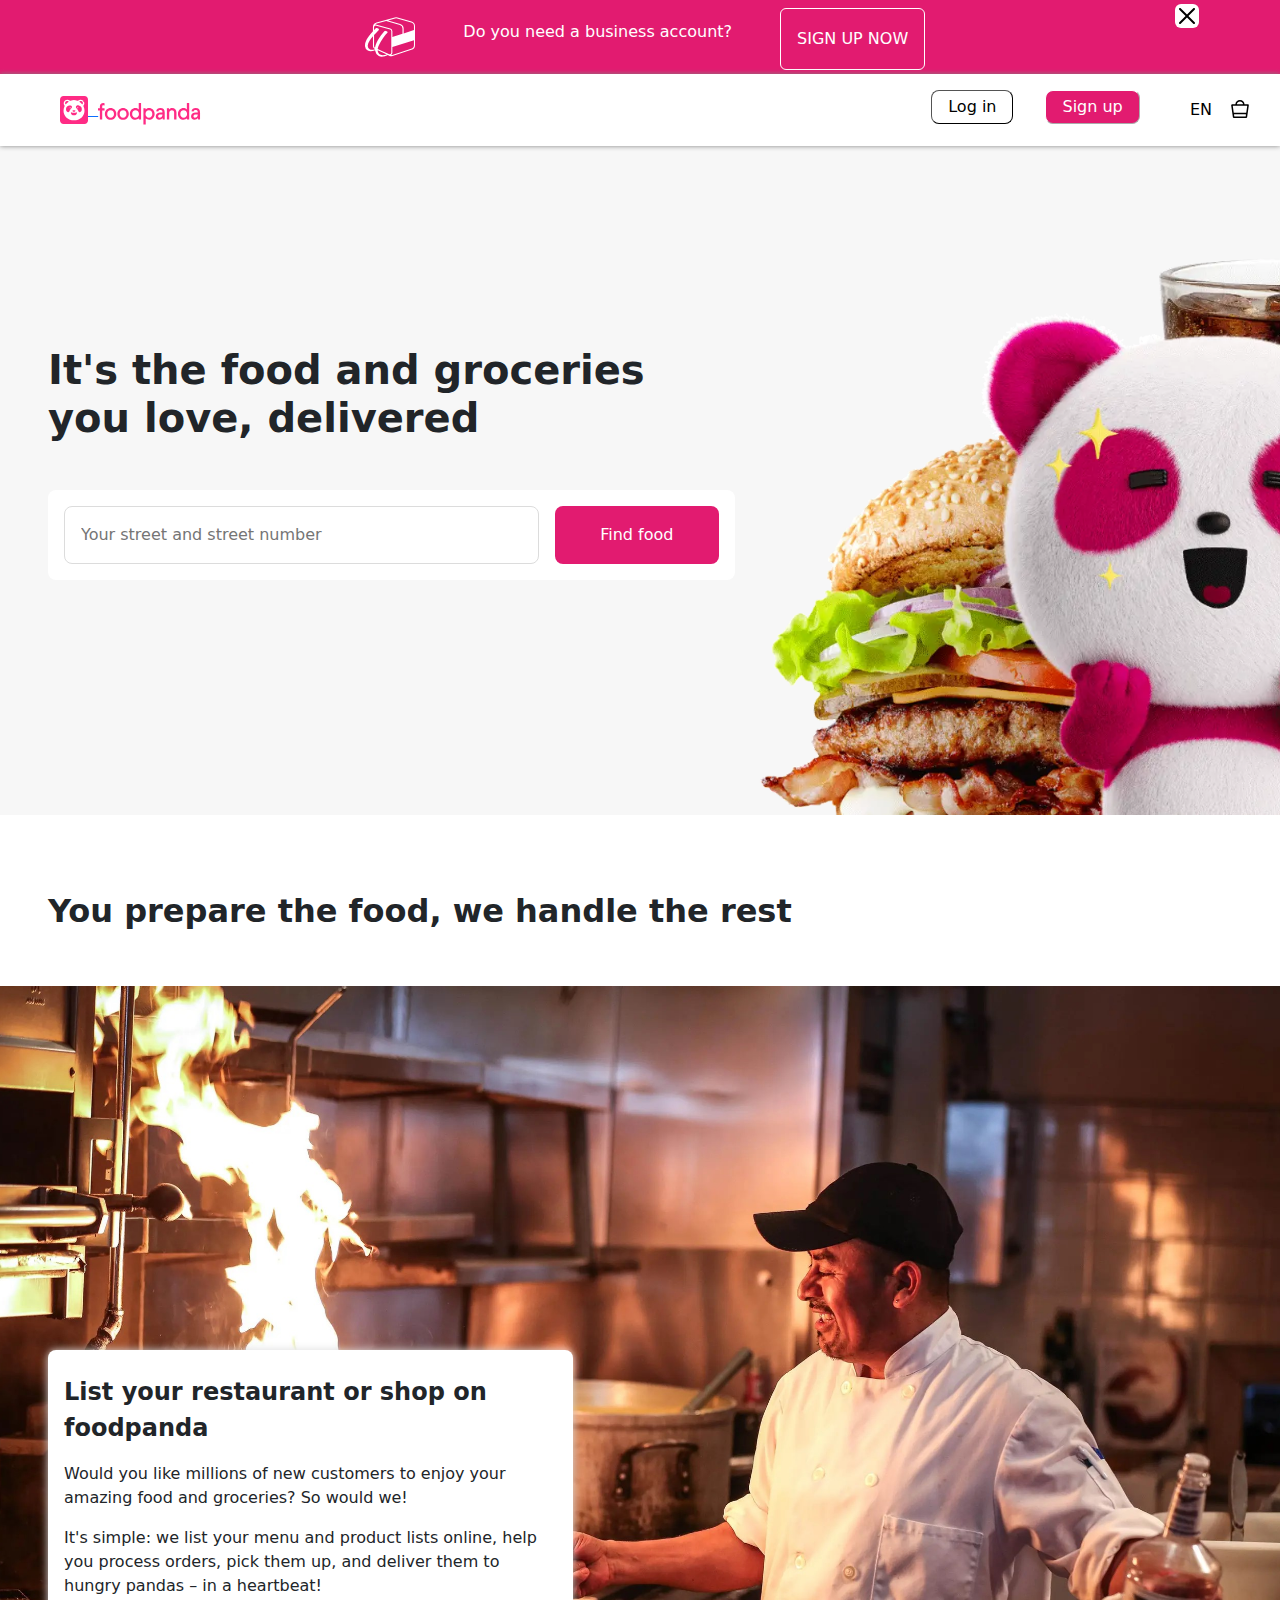
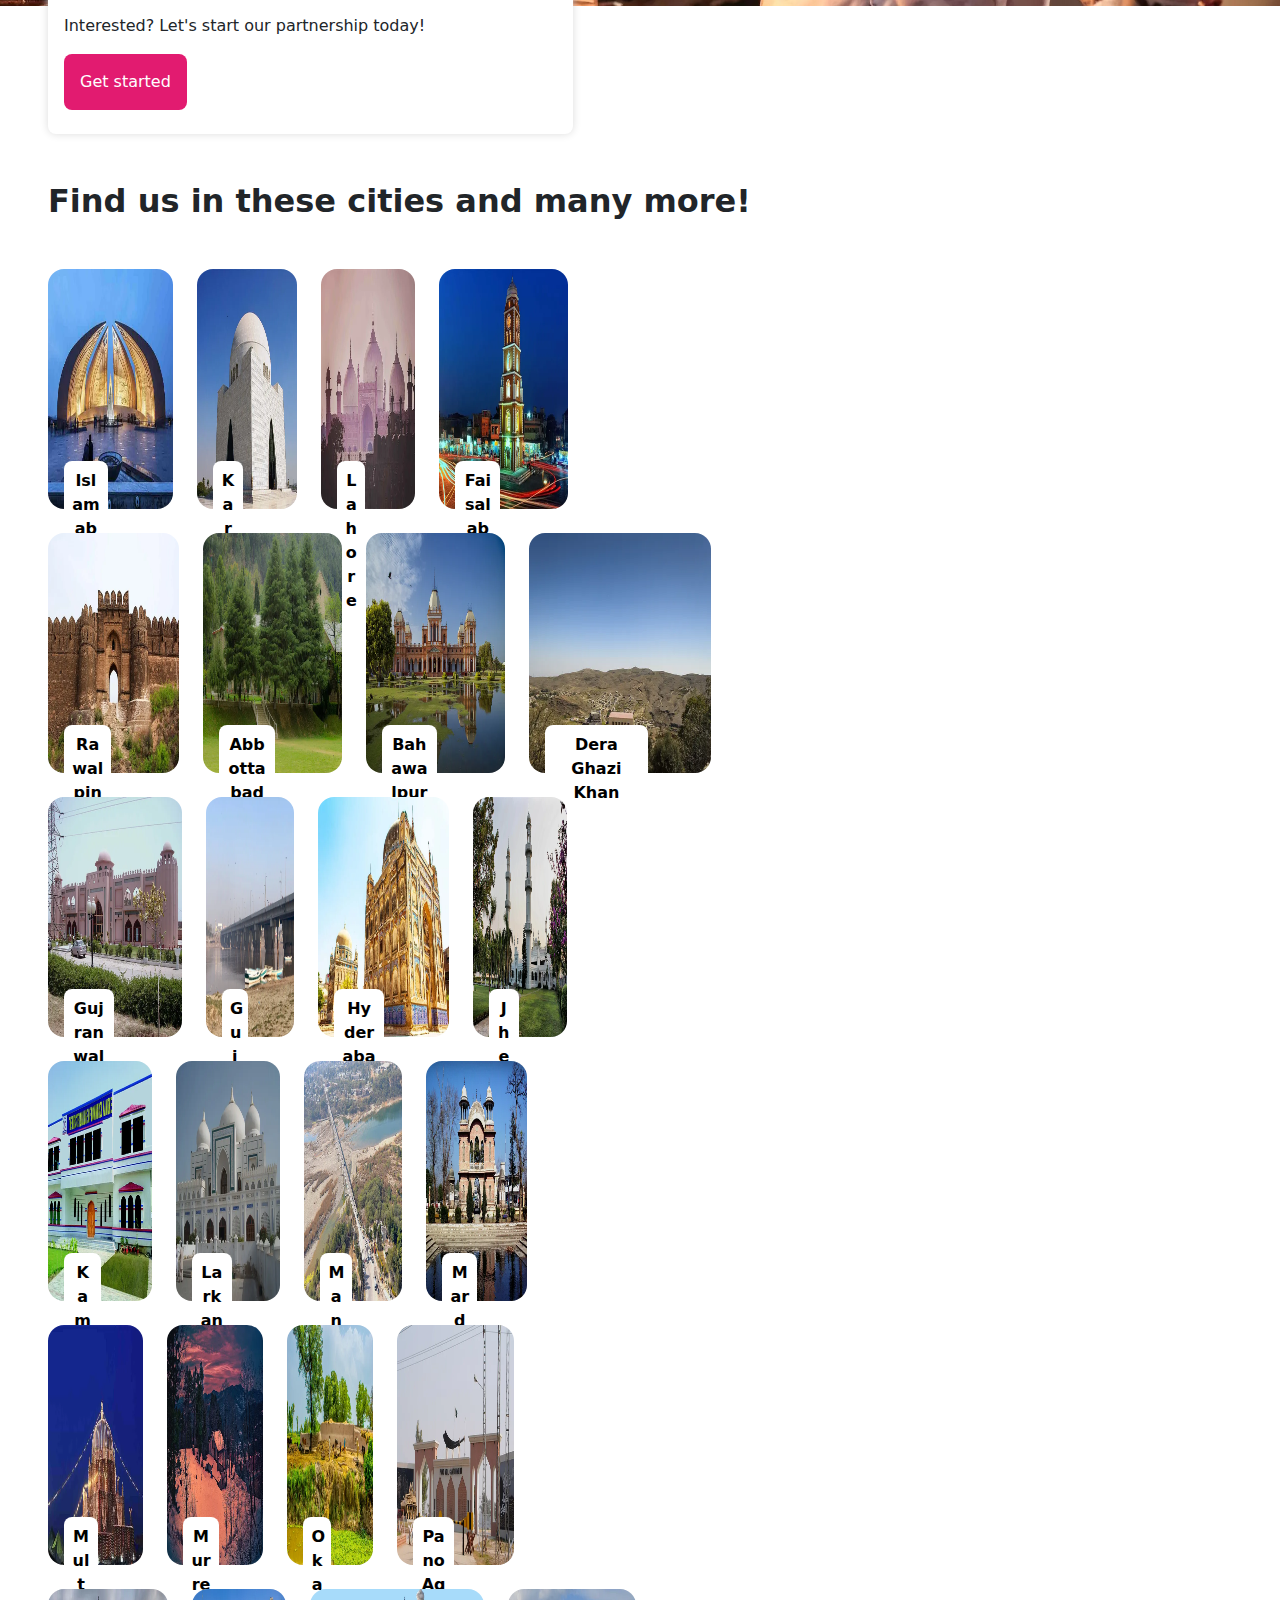
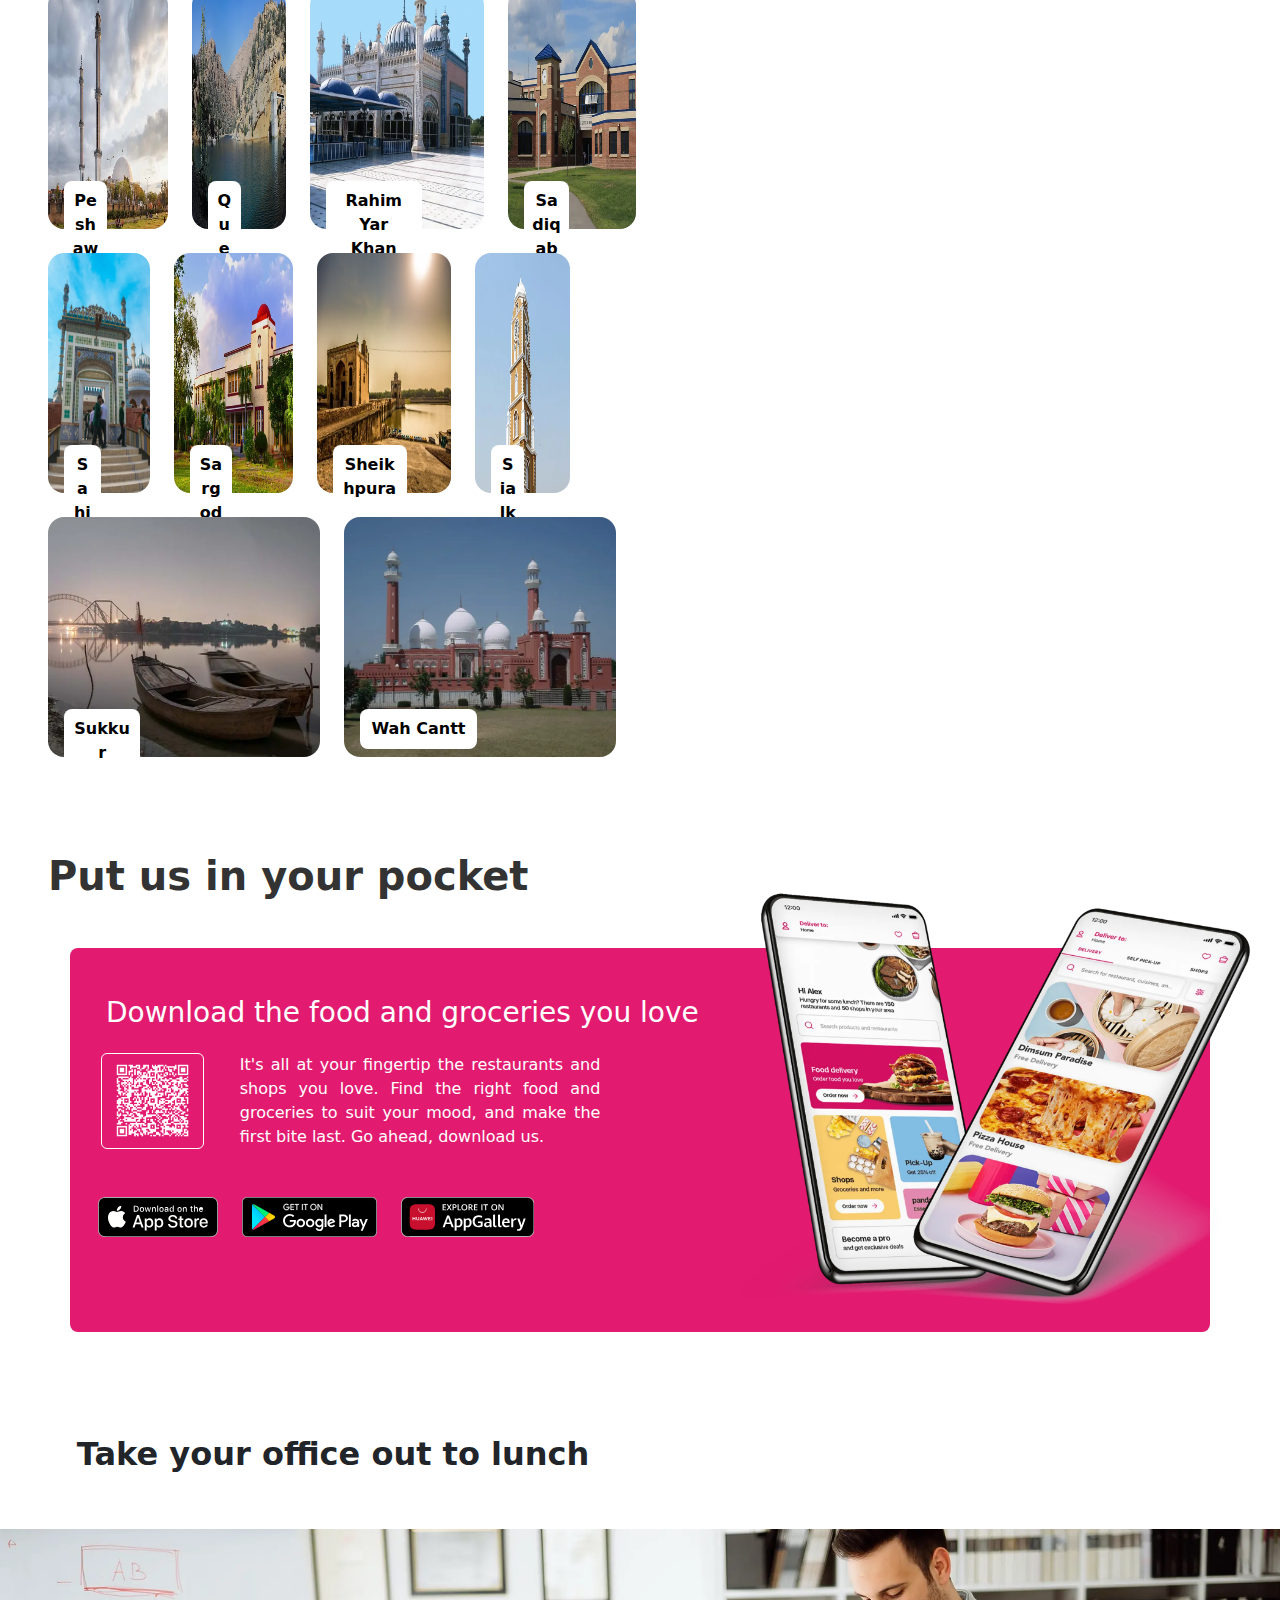
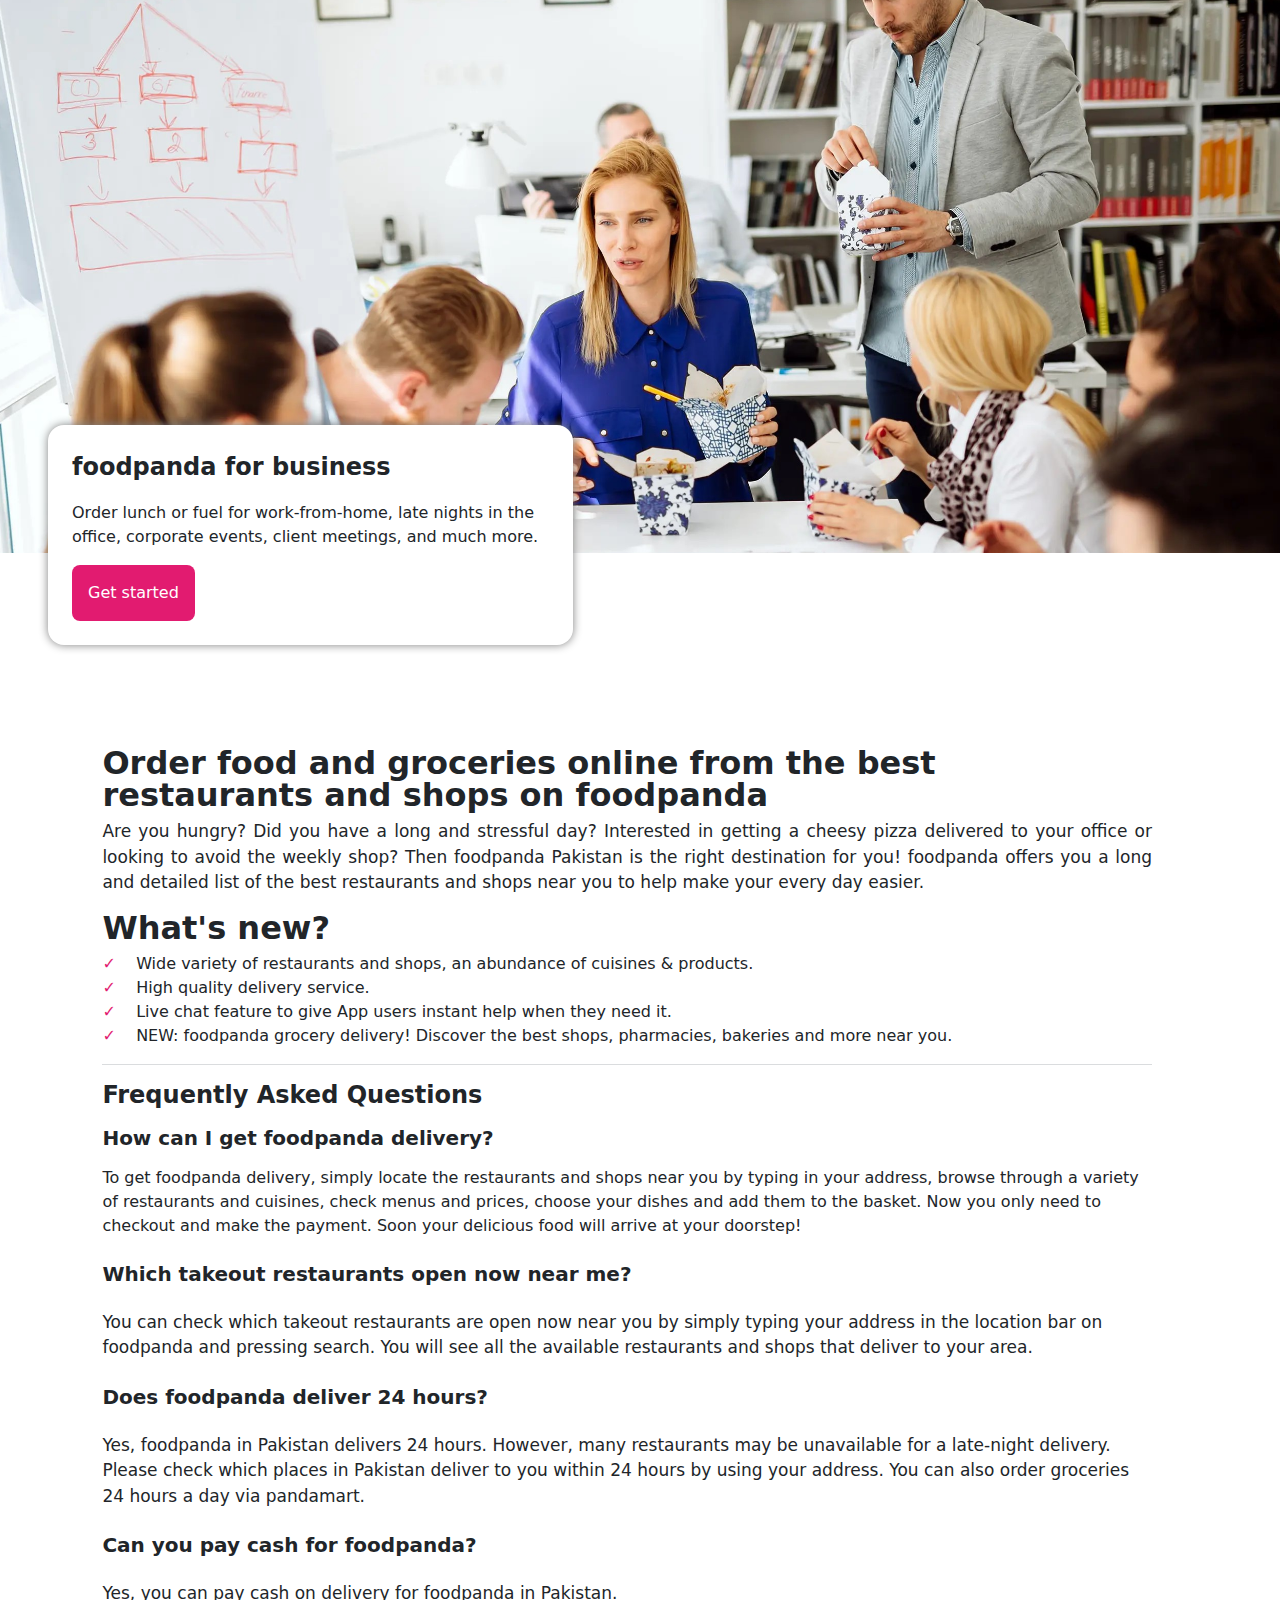
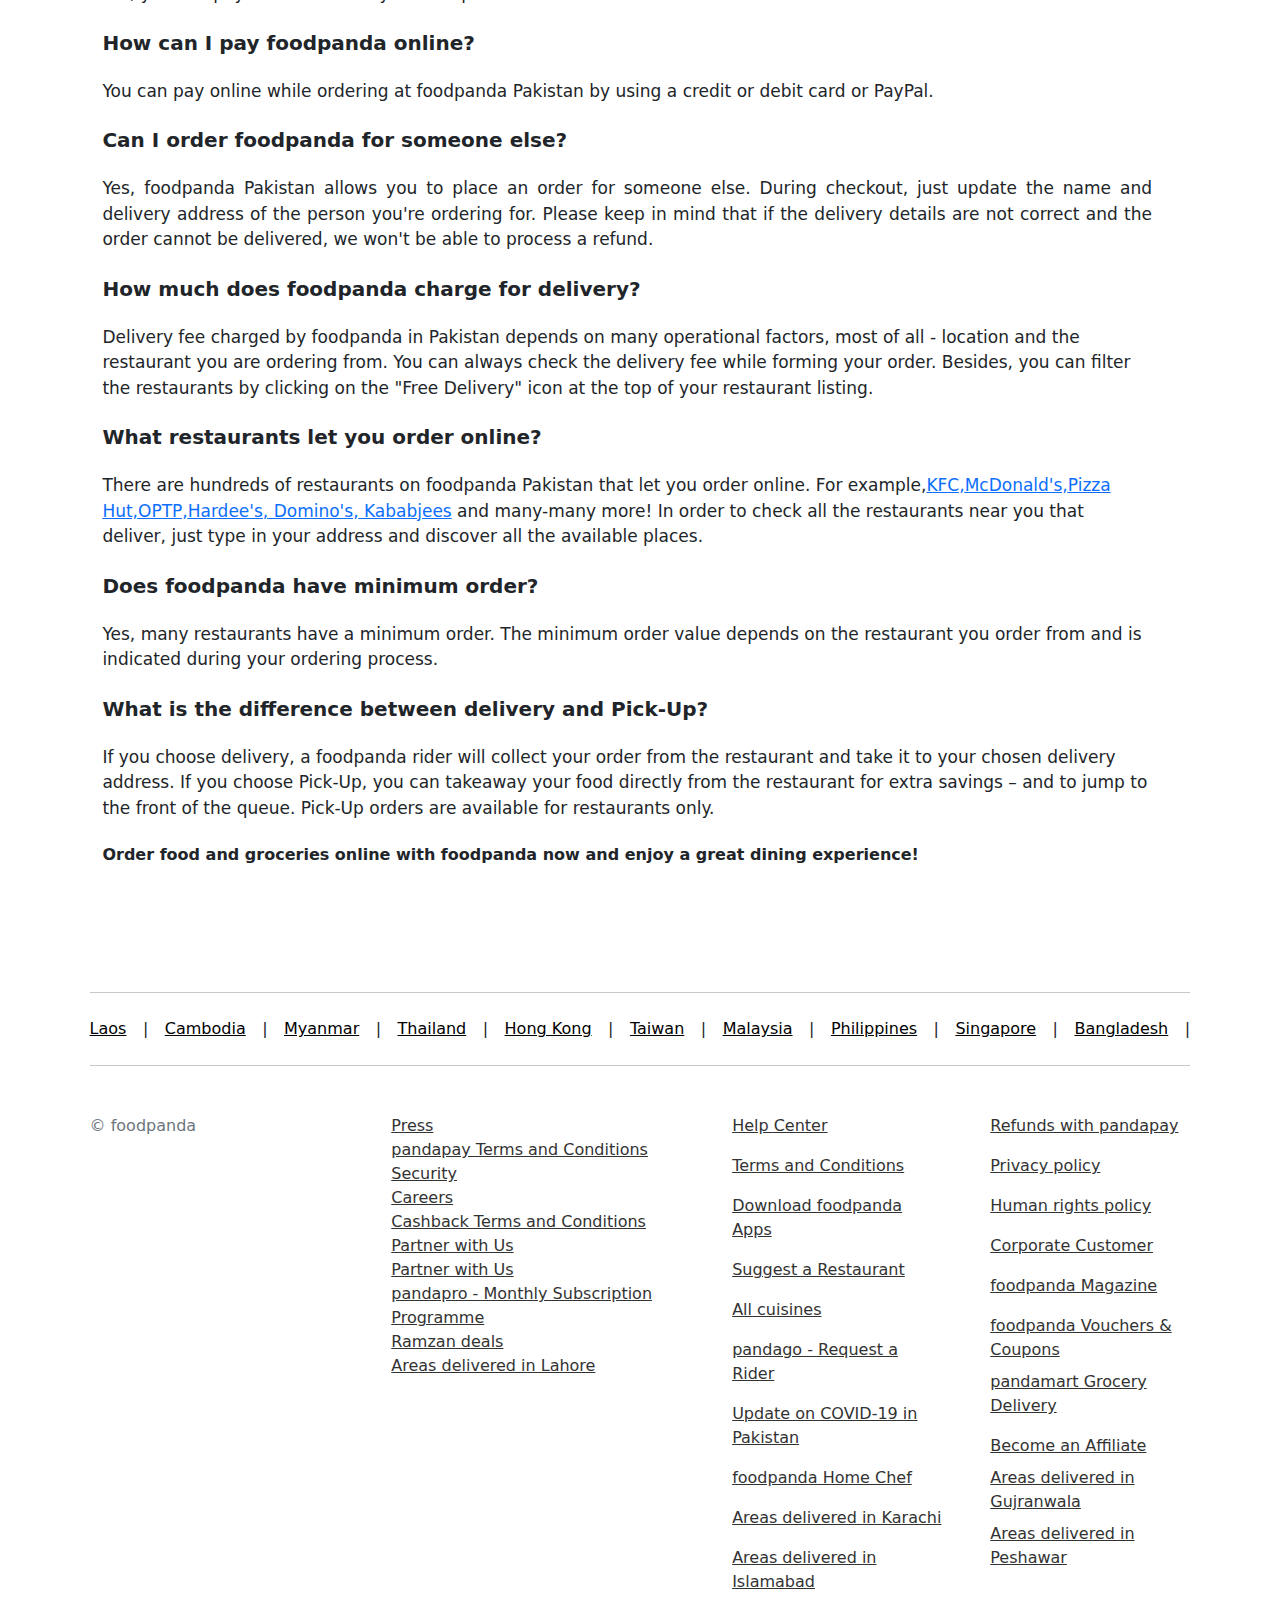
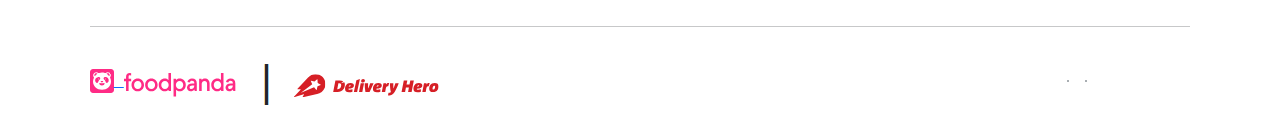
==== 4th Assignment Web & App (Bootstrap).html @ c5ea6265 "Task Done" ====
<!DOCTYPE html>
<html lang="en">
<head>
     <meta charset="utf-8">
     <link rel="stylesheet" href="https://cdnjs.cloudflare.com/ajax/libs/font-awesome/6.6.0/css/all.min.css" integrity="sha512-Kc323vGBEqzTmouAECnVceyQqyqdsSiqLQISBL29aUW4U/M7pSPA/gEUZQqv1cwx4OnYxTxve5UMg5GT6L4JJg==" crossorigin="anonymous" referrerpolicy="no-referrer" />
     <meta name="viewport" content="width=device-width, initial-scale=1">
     <title>Foodpanda[5th Assignment (Bootstrap)]</title>
     <link rel="shortcut icon" href="Images/5th Assignment Web & App (Bootstrap) Image 1.webp" type="image/x-icon">
     <link href="https://cdn.jsdelivr.net/npm/bootstrap@5.3.3/dist/css/bootstrap.min.css" rel="stylesheet" integrity="sha384-QWTKZyjpPEjISv5WaRU9OFeRpok6YctnYmDr5pNlyT2bRjXh0JMhjY6hW+ALEwIH" crossorigin="anonymous">
     <script src="https://cdn.jsdelivr.net/npm/bootstrap@5.3.3/dist/js/bootstrap.bundle.min.js" integrity="sha384-YvpcrYf0tY3lHB60NNkmXc5s9fDVZLESaAA55NDzOxhy9GkcIdslK1eN7N6jIeHz" crossorigin="anonymous"></script>
     <link rel="stylesheet" href="5th Assignment Web & App (Bootstrap).css">
</head>
<body>
     <nav class="navbar fixed-top bg-body-tertiary text-white p-0 text-white">
          <div class="container-fluid p-1 m-sm-auto NV" style="background-color: #E21B70;">
               <div class="m-auto d-flex container-fluid m-sm-auto">
                    <img src="Images/5th Assignment Web & App (Bootstrap) Image 2.svg" alt="" width="4%" style="filter: invert(100%);margin-left: 28%;" class="Bag">
                    <p class="mt-3 Acc ms-5 Account">Do you need a business account?</p>
                    <button class="SUN font h-75 ms-5 text-white text-uppercase bg-transparent border-1 border-top border-bottom border-start border-end border-white ps-3 pe-3 rounded fw-medium mt-1" style="padding-top: 2vh; padding-bottom: 2vh;">sign up now</button>
                    <button type="button" class="btn-close bg-white opacity-100 close" style="margin-left: 20%;" aria-label="Close"></button>
               </div>
               
          </div>
          <nav class="navbar navbar-expand-lg bg-white container-fluid" style="box-shadow: 0 0 5px gray;">
               <div class="container-fluid">
                    <li class="float-start ms-lg-5 ms-md-0"><a href="#" class="float-start"><svg fill="none" xmlns="http://www.w3.org/2000/svg" viewBox="0 0 40 40" width="28" height="28" data-testid="brand-icon-icon" aria-hidden="true" focusable="false" class="logo-icon"><path d="M35 0H5C2.24 0 0 2.24 0 5v30c0 2.76 2.24 5 5 5h30c2.76 0 5-2.24 5-5V5c0-2.76-2.24-5-5-5Z" fill="#ff2b85"></path><path d="M14.58 17.53c.41-.04.71-.4.68-.81a.756.756 0 0 0-.81-.68c-.39.03-.68.35-.68.74.02.43.38.76.81.75Zm10.44-1.33c.12-.09.25-.14.4-.16.43-.02.79.32.81.75 0 .41-.33.75-.75.75s-.75-.33-.75-.75c0-.23.11-.45.29-.59Z" fill="#fff"></path><path fill-rule="evenodd" clip-rule="evenodd" d="M33.51 14.52v-.03c-.15-.3-.1-.65.12-.9a4.983 4.983 0 0 0 .89-4.78c-.06-.19-.34-.24-.61-.29-.26-.05-.52-.09-.62-.26-.09-.15-.06-.38 0-.63.02-.07.03-.13.04-.2.05-.26.07-.51-.06-.64s-.28-.26-.42-.37l-.09-.07c-1-.74-2.23-1.1-3.47-1.03-1.08.05-2.23.41-3.06 1.14-.4.29-.92.37-1.39.22l-.07-.02c-.84-.3-1.7-.52-2.58-.66a14.28 14.28 0 0 0-6.95.66h-.05c-.45.18-.96.1-1.35-.19-1.55-1.37-4.68-1.71-6.72.01-2.23 1.88-2.36 5.17-.71 7.1.22.25.26.6.12.9-.98 2-1.5 4.2-1.51 6.43 0 7.97 6.72 13.77 15 13.77 8.28 0 15-5.8 15-13.77 0-2.22-.52-4.41-1.49-6.41 0 0 0 .02-.01.02h-.01ZM19.9 20.19c1.19 0 2.15.26 2.15.72 0 .46-.96 1.5-2.15 1.5s-2.15-1.04-2.15-1.5c0-.46.96-.72 2.15-.72ZM7.86 11.8a.578.578 0 0 1-.18-.2c-.02-.03-.04-.07-.06-.1-.36-.66-.45-1.44-.23-2.16.42-1.41 1.92-2.24 3.35-2.05.37.05.74.17 1.07.35.14.08.26.17.37.28.04.04.08.09.1.15.02.09 0 .18-.07.25-.06.06-.14.11-.22.15-1.37.8-2.49 1.95-3.52 3.14-.17.19-.35.37-.61.19Zm3.66 11.33c-1.24-.14-2.32-1.45-2.73-2.77-.18-.58-.61-3.26 1.31-5.2.64-.64 1.54-1.21 2.79-1.59.41-.1.82-.15 1.24-.15.62 0 1.36.1 1.95.53 1.24.91 1.26 2.44.52 3.23s-2.4 2.59-2.83 4.06c-.42 1.47-1.01 2.04-2.26 1.9 0 0 .01-.01.01 0v-.01Zm8.4 4.43h-.04c-2.39-.01-4.32-1.7-4.32-3.4 0-.59.26-.89.89-.73.37.09 1.89.48 3.27.48h.35c1.35 0 2.82-.37 3.24-.48h.03c.64-.16.89.14.89.72 0 1.7-1.93 3.39-4.32 3.4h.01v.01Zm11.09-7.22c-.41 1.32-1.49 2.63-2.73 2.77-1.24.14-1.83-.42-2.26-1.9-.43-1.47-2.09-3.28-2.83-4.07-.74-.78-.72-2.32.52-3.23.58-.43 1.33-.53 1.95-.53.42 0 .83.05 1.24.15 1.25.38 2.15.94 2.79 1.58 1.92 1.94 1.49 4.62 1.31 5.2 0 0 .01.03 0 .03h.01Zm1.37-8.84-.06.1a.86.86 0 0 1-.18.2c-.26.18-.44 0-.61-.19-1.03-1.19-2.15-2.34-3.52-3.14a1.07 1.07 0 0 1-.22-.15.33.33 0 0 1-.08-.25c.02-.06.05-.11.1-.15.11-.11.23-.21.37-.28.33-.18.7-.3 1.07-.35 1.43-.19 2.93.64 3.35 2.05.21.72.13 1.5-.23 2.16h.01Z" fill="#fff"></path></svg>
                              &nbsp;<svg class="mt-2" fill="none" xmlns="http://www.w3.org/2000/svg" viewBox="0 0 126 27" height="22" data-testid="brand-icon-text" aria-hidden="true" focusable="false"><path d="M0 6.56h2.3V4.39C2.3 1.76 3.74 0 6.6 0l1.44.29v2.63l-1.57-.29c-.86 0-1.29.59-1.29 1.47v2.46h2.86v2.63H5.17v11.13H2.3V9.19H0V6.56Zm15.48-.29c3.73 0 7.03 2.92 7.03 7.17s-3.3 7.17-7.03 7.17c-3.73 0-7.03-2.92-7.03-7.17s3.3-7.17 7.03-7.17Zm0 11.7c2.73 0 4.16-2.04 4.16-4.54s-1.44-4.54-4.16-4.54-4.16 2.04-4.16 4.54c-.01 2.5 1.43 4.54 4.16 4.54ZM30.8 6.27c3.73 0 7.03 2.92 7.03 7.17s-3.3 7.17-7.03 7.17c-3.73 0-7.03-2.92-7.03-7.17s3.3-7.17 7.03-7.17Zm0 11.7c2.73 0 4.16-2.04 4.16-4.54s-1.44-4.54-4.16-4.54-4.16 2.04-4.16 4.54c-.01 2.5 1.43 4.54 4.16 4.54Zm22.06 2.34h-2.58L50 19.14l-.15-.15-.15.15c-.86.88-2.3 1.47-3.73 1.47-3.73 0-6.89-2.92-6.89-7.17s3.16-7.17 6.89-7.17c1.4 0 2.87.59 3.73 1.47l.15.15.15-.15V0h2.87v20.3l-.01.01ZM46.12 8.9c-2.73 0-4.19 2.04-4.19 4.54s1.46 4.54 4.19 4.54c2.44 0 4.16-2.04 4.16-4.54S48.56 8.9 46.12 8.9Zm9.62-2.35h2.58l.26 1.17.17.15.15-.15c.86-.88 2.3-1.47 3.73-1.47 3.73 0 6.89 2.92 6.89 7.17s-3.16 7.17-6.89 7.17c-1.4 0-2.87-.59-3.73-1.47l-.15-.15-.17.15v7.38h-2.84V6.55Zm6.74 11.41c2.73 0 4.16-2.04 4.16-4.54s-1.44-4.54-4.16-4.54c-2.44 0-4.16 2.04-4.16 4.54s1.72 4.54 4.16 4.54Zm14.26-6.2h2.35v-.6c0-1.65-1.11-2.42-2.64-2.42-1.24 0-2.08.6-2.53 1.84l-2.57-.55c.57-2.35 2.53-3.82 5.13-3.82 3.61 0 5.42 1.82 5.42 5.48v8.62h-2.37l-.27-1.82c-.95 1.35-2.35 2.04-4.22 2.04-2.4 0-4.18-1.45-4.18-4.21s2.35-4.55 5.89-4.55c0 0-.01-.01 0-.01h-.01Zm-1.22 6.22c.95 0 1.78-.3 2.49-.9.72-.64 1.08-1.49 1.08-2.62v-.3h-2.46c-1.73 0-2.8.83-2.8 2.14-.01.99.59 1.68 1.7 1.68h-.01Zm9.02-11.44h2.58l.28 1.17.15.15.15-.15c.58-.88 2-1.47 3.16-1.47 3.44 0 5.45 2.35 5.45 5.56v8.49h-2.87V11.8c-.09-1.87-.97-2.92-2.86-2.92-1.7 0-3.1 1.4-3.16 3.1v8.32h-2.87V6.56h-.01v-.02Zm27.39 13.76h-2.58l-.28-1.17-.15-.15-.15.15c-.86.88-2.3 1.47-3.73 1.47-3.73 0-6.89-2.92-6.89-7.17s3.16-7.17 6.89-7.17c1.4 0 2.87.59 3.73 1.47l.15.15.15-.15V0h2.86v20.31-.02.01Zm-6.74-11.41c-2.73 0-4.19 2.04-4.19 4.54s1.46 4.54 4.19 4.54c2.43 0 4.16-2.04 4.16-4.54s-1.72-4.54-4.16-4.54Zm14.9 2.87h2.35v-.6c0-1.65-1.11-2.42-2.64-2.42-1.24 0-2.08.6-2.53 1.84l-2.57-.55c.57-2.35 2.53-3.82 5.13-3.82 3.61 0 5.42 1.82 5.42 5.48v8.62h-2.37l-.27-1.82c-.95 1.35-2.35 2.04-4.22 2.04-2.4 0-4.18-1.45-4.18-4.21s2.35-4.55 5.89-4.55c0 0-.01-.01 0-.01h-.01Zm-1.22 6.22c.95 0 1.78-.3 2.48-.9.72-.64 1.08-1.49 1.08-2.62v-.3h-2.46c-1.74 0-2.8.83-2.8 2.14 0 .99.59 1.68 1.7 1.68Z" fill="#ff2b85"></path></svg></a></li> 
                    <button class="navbar-toggler" type="button" data-bs-toggle="collapse" data-bs-target="#navbarSupportedContent" aria-controls="navbarSupportedContent" aria-expanded="false" aria-label="Toggle navigation">
                         <span class="navbar-toggler-icon"></span>
                    </button>
                    <div class="collapse navbar-collapse p-2" id="navbarSupportedContent">                             
                         <ul class="navbar-nav mb-2 mb-lg-0 ms-auto">
                              <span class="d-flex">
                                   <li class="nav-item"><button type="button" class="border-1 border-black rounded-3 bg-transparent font px-3 ms-lg-5 ms-md-0 me-lg-4 me-md-0 f-b-1 p-1">Log in</button></li>
                              <li class="nav-item"><button type="button" class="border-1 border-white rounded-3 font px-3 ms-2 me-3 f-b-2 p-1 text-white" style="background-color: #E21B70;">Sign up</button></li>
                              <li class="nav-item dropdown lang ms-lg-3 ms-md-0">
                                   <a class="nav-link text-black lang text-uppercase " href="#" role="button" data-bs-toggle="dropdown" aria-expanded="false">
                                        <i class="fa-solid fa-globe fs-lg-5 fs-md-6"></i>
                                        &nbsp;&nbsp;en
                                        <i class="fa-solid fa-angle-down" style="color: #E21B70;"></i>
                                   </a>
                                   <ul class="dropdown-menu p-1 rounded-4">
                                        <li><a class="dropdown-item bg-body-secondary pt-3 pb-3 rounded-4" href="#">English <i class="fa-regular fa-circle-check float-end mt-1" style="color: #E21B70;"></i></a></li>
                                   </ul>
                                   </li>
                                   <li><a href="#"><svg aria-hidden="true" focusable="false" class="fl-none bag p-2" width="40" height="40" viewBox="0 0 24 24" xmlns="http://www.w3.org/2000/svg"><path fill-rule="evenodd" clip-rule="evenodd" d="M12.0021 2C14.5418 2 16.4241 3.6512 16.5538 6.15854H19.8491C20.4014 6.15854 20.8491 6.60625 20.8491 7.15854C20.8491 7.20585 20.8457 7.25311 20.8391 7.29996L19.1248 19.1414C19.0544 19.6341 18.6325 20 18.1348 20H5.86942C5.37176 20 4.94984 19.6341 4.87947 19.1414L3.16518 7.29996C3.08707 6.75322 3.46697 6.24669 4.0137 6.16859C4.06055 6.16189 4.10781 6.15854 4.15513 6.15854L7.36129 6.16397C7.49108 3.65663 9.46248 2 12.0021 2ZM17.5607 16.25H6.44235C6.22143 16.25 6.04235 16.4291 6.04235 16.65C6.04235 16.669 6.04369 16.6879 6.04638 16.7067L6.25397 18.1567C6.28217 18.3537 6.45092 18.5 6.64993 18.5H17.3533C17.5523 18.5 17.7211 18.3537 17.7492 18.1566L17.9567 16.7066C17.988 16.488 17.836 16.2853 17.6174 16.254C17.5986 16.2513 17.5797 16.25 17.5607 16.25ZM18.8109 7.65854H5.19233C4.97142 7.65854 4.79233 7.83762 4.79233 8.05854C4.79233 8.32251 4.79367 8.09637 4.79635 8.11511L5.71793 14.4066C5.74609 14.6036 5.91486 14.75 6.11391 14.75H17.8891C18.0882 14.75 18.2569 14.6036 18.2851 14.4066L19.2069 8.11513C19.2381 7.89643 19.0862 7.69381 18.8675 7.66256C18.8487 7.65988 18.8298 7.65854 18.8109 7.65854ZM12.0021 3.40323C10.4163 3.40323 9.15495 4.32251 8.91234 5.80175C8.88507 5.96802 8.98943 6.12701 9.15495 6.15854C9.17377 6.16212 9.19289 6.16392 9.21204 6.1639L14.7134 6.15847C14.8772 6.15843 15.0099 6.02566 15.0099 5.86189C15.0099 5.84361 14.9631 5.82209 15.0049 5.80742C14.655 4.32251 13.5918 3.40323 12.0021 3.40323Z"></path></svg></a></li>
                                   
                              </span>
                              
                         </div>
                         
                              </div>
                   </ul>
                 </div>
               </div>
             </nav>
     </nav>
     <div class="container-fluid" style="background-color: #F7F7F7;">
          <div class="row">
               <div class="col-7 ps-5 panda" style="margin-top: 27%;">
                    <h1 class="FG fw-bolder">It's the food and groceries you love, delivered</h1>
                    <div class="p-lg-3 mt-5 bg-white rounded-3 d-flex FIF">
                         <input type="text" placeholder="Your street and street number" class="p-lg-3 rounded-3 w-100 p-md-1" style="border: 1px solid gainsboro;">
                         <button type="button" style="background-color: #E21B70; border: none;" class="text-white rounded-3 ms-lg-3 ms-md-1 col-lg-3 col-md-1 f-b-2 FF">Find food</button>
                    </div>
               </div>
               <div class="col-7" style="margin-top: 11%; margin-right: -80%;"><img src="Images/5th Assignment Web & App (Bootstrap) Image 3.webp" alt="" style="width: 140%;"></div>
          </div>
     </div>
     <div style="margin-top: 6%;">
          <h2 class="fw-bolder ms-5">You prepare the food, we handle the rest</h1>
               <img src="Images/5th Assignment Web & App (Bootstrap) Image 4.jpg" alt="" class="container-fluid mt-5" style=" margin-left: -2%; width: 103%;">
               <div class="bg-white rounded-3 pt-4 pb-4 ms-5 ps-3 pe-3 position-relative RSP" style="box-shadow: 0 0 8px gainsboro; width: 41%; margin-top: -20%;">
                    <p class="fs-4 fw-bold SP">List your restaurant or shop on foodpanda</p>
                    <p>Would you like millions of new customers to enjoy your amazing food and groceries? So would we!</p>
                    <p class="d-sm-none d-lg-block">It's simple: we list your menu and product lists online, help you process orders, pick them up, and deliver them to hungry pandas – in a heartbeat!</p>
                    <p>Interested? Let's start our partnership today!</p>
                    <button class="text-white border-0 fw-medium rounded-3 p-3" style="background-color: #E21B70;">Get started</button>
               </div>
     </div>
     <div class="mt-5 ps-5 pe-5">
          <h2 class="fw-bolder">Find us in these cities and many more!</h2>
          <div class="mt-5 d-flex ci-p">
               <div class="card rounded-4 border-0 h-75 cities" style=" height: 15rem !important;">
                    <img src="Images/5th Assignment Web & App (Bootstrap) Image 5.jpg" alt="" class="rounded-4 position-absolute city" width="100%" height="100%" style="cursor: pointer;">
                    <button class="position-relative fw-bold rounded-3 bg-white border-0 ms-3 p-2" style="top: 80%; width: 35%;">Islamabad</button>
               </div>
               <div class="card rounded-4 border-0 h-75 ms-4 cities" style=" height: 15rem !important;">
                    <img src="Images/5th Assignment Web & App (Bootstrap) Image 6.jpg" alt="" class="rounded-4 position-absolute city" width="100%" height="100%" style="cursor: pointer;">
                    <button class="position-relative fw-bold rounded-3 bg-white border-0 ms-3 p-2" style="top: 80%; width: 30%;">Karachi</button>
               </div>
               <div class="card rounded-4 border-0 h-75 ms-4 cities" style=" height: 15rem !important;">
                    <img src="Images/5th Assignment Web & App (Bootstrap) Image 7.jpg" alt="" class="rounded-4 position-absolute city" width="100%" height="100%" style="cursor: pointer;">
                    <button class="position-relative fw-bold rounded-3 bg-white border-0 ms-3 p-2" style="top: 80%; width: 30%;">Lahore</button>
               </div>
               <div class="card rounded-4 border-0 h-75 ms-4 cities" style=" height: 15rem !important;">
                    <img src="Images/5th Assignment Web & App (Bootstrap) Image 8.jpg" alt="" class="rounded-4 position-absolute city" width="100%" height="100%" style="cursor: pointer;">
                    <button class="position-relative fw-bold rounded-3 bg-white border-0 ms-3 p-2" style="top: 80%; width: 35%;">Faisalabad</button>
               </div>
          </div>
          <div class="mt-4 d-flex ci-p">
               <div class="card rounded-4 border-0 h-75 cities" style=" height: 15rem !important;">
                    <img src="Images/5th Assignment Web & App (Bootstrap) Image 9.jpg" alt="" class="rounded-4 position-absolute city" width="100%" height="100%" style="cursor: pointer;">
                    <button class="position-relative fw-bold rounded-3 bg-white border-0 ms-3 p-2" style="top: 80%; width: 36%;">Rawalpindi</button>
               </div>
               <div class="card rounded-4 border-0 h-75 ms-4 cities" style=" height: 15rem !important;">
                    <img src="Images/5th Assignment Web & App (Bootstrap) Image 10.jpg" alt="" class="rounded-4 position-absolute city" width="100%" height="100%" style="cursor: pointer;">
                    <button class="position-relative fw-bold rounded-3 bg-white border-0 ms-3 p-2" style="top: 80%; width: 40%;">Abbottabad</button>
               </div>
               <div class="card rounded-4 border-0 h-75 ms-4 cities" style=" height: 15rem !important;">
                    <img src="Images/5th Assignment Web & App (Bootstrap) Image 11.jpg" alt="" class="rounded-4 position-absolute city" width="100%" height="100%" style="cursor: pointer;">
                    <button class="position-relative fw-bold rounded-3 bg-white border-0 ms-3 p-2" style="top: 80%; width: 40%;">Bahawalpur</button>
               </div>
               <div class="card rounded-4 border-0 h-75 ms-4 cities" style=" height: 15rem !important;">
                    <img src="Images/5th Assignment Web & App (Bootstrap) Image 12.jpg" alt="" class="rounded-4 position-absolute city" width="100%" height="100%" style="cursor: pointer;">
                    <button class="position-relative fw-bold rounded-3 bg-white border-0 ms-3 p-2 text-capitalize" style="top: 80%; width: 57%;">dera ghazi khan</button>
               </div>
          </div>
          <div class="mt-4 d-flex ci-p">
               <div class="card rounded-4 border-0 h-75 cities" style=" height: 15rem !important;">
                    <img src="Images/5th Assignment Web & App (Bootstrap) Image 13.jpg" alt="" class="rounded-4 position-absolute city" width="100%" height="100%" style="cursor: pointer;">
                    <button class="position-relative fw-bold rounded-3 bg-white border-0 ms-3 p-2" style="top: 80%; width: 37%;">Gujranwala</button>
               </div>
               <div class="card rounded-4 border-0 h-75 ms-4 cities" style=" height: 15rem !important;">
                    <img src="Images/5th Assignment Web & App (Bootstrap) Image 14.jpg" alt="" class="rounded-4 position-absolute city" width="100%" height="100%" style="cursor: pointer;">
                    <button class="position-relative fw-bold rounded-3 bg-white border-0 ms-3 p-2" style="top: 80%; width: 29%;">Gujrat</button>
               </div>
               <div class="card rounded-4 border-0 h-75 ms-4 cities" style=" height: 15rem !important;">
                    <img src="Images/5th Assignment Web & App (Bootstrap) Image 15.jpg" alt="" class="rounded-4 position-absolute city" width="100%" height="100%" style="cursor: pointer;">
                    <button class="position-relative fw-bold rounded-3 bg-white border-0 ms-3 p-2" style="top: 80%; width: 38%;">Hyderabad</button>
               </div>
               <div class="card rounded-4 border-0 h-75 ms-4 cities" style=" height: 15rem !important;">
                    <img src="Images/5th Assignment Web & App (Bootstrap) Image 16.jpg" alt="" class="rounded-4 position-absolute city" width="100%" height="100%" style="cursor: pointer;">
                    <button class="position-relative fw-bold rounded-3 bg-white border-0 ms-3 p-2 text-capitalize" style="top: 80%; width: 32%;">Jhelum</button>
               </div>
          </div>
          <div class="mt-4 d-flex ci-p">
               <div class="card rounded-4 border-0 h-75 cities" style=" height: 15rem !important;">
                    <img src="Images/5th Assignment Web & App (Bootstrap) Image 17.jpg" alt="" class="rounded-4 position-absolute city" width="100%" height="100%" style="cursor: pointer;">
                    <button class="position-relative fw-bold rounded-3 bg-white border-0 ms-3 p-2" style="top: 80%; width: 36%;">Kamoke</button>
               </div>
               <div class="card rounded-4 border-0 h-75 ms-4 cities" style=" height: 15rem !important;">
                    <img src="Images/5th Assignment Web & App (Bootstrap) Image 18.jpg" alt="" class="rounded-4 position-absolute city" width="100%" height="100%" style="cursor: pointer;">
                    <button class="position-relative fw-bold rounded-3 bg-white border-0 ms-3 p-2" style="top: 80%; width: 38%;">Larkana</button>
               </div>
               <div class="card rounded-4 border-0 h-75 ms-4 cities" style=" height: 15rem !important;">
                    <img src="Images/5th Assignment Web & App (Bootstrap) Image 19.jpg" alt="" class="rounded-4 position-absolute city" width="100%" height="100%" style="cursor: pointer;">
                    <button class="position-relative fw-bold rounded-3 bg-white border-0 ms-3 p-2" style="top: 80%; width: 32%;">Mangla</button>
               </div>
               <div class="card rounded-4 border-0 h-75 ms-4 cities" style=" height: 15rem !important;">
                    <img src="Images/5th Assignment Web & App (Bootstrap) Image 20.jpg" alt="" class="rounded-4 position-absolute city" width="100%" height="100%" style="cursor: pointer;">
                    <button class="position-relative fw-bold rounded-3 bg-white border-0 ms-3 p-2 text-capitalize" style="top: 80%; width: 35%;">Mardan</button>
               </div>
          </div>
          <div class="mt-4 d-flex ci-p">
               <div class="card rounded-4 border-0 h-75 cities" style=" height: 15rem !important;">
                    <img src="Images/5th Assignment Web & App (Bootstrap) Image 21.jpg" alt="" class="rounded-4 position-absolute city" width="100%" height="100%" style="cursor: pointer;">
                    <button class="position-relative fw-bold rounded-3 bg-white border-0 ms-3 p-2" style="top: 80%; width: 36%;">Multan</button>
               </div>
               <div class="card rounded-4 border-0 h-75 ms-4 cities" style=" height: 15rem !important;">
                    <img src="Images/5th Assignment Web & App (Bootstrap) Image 22.jpg" alt="" class="rounded-4 position-absolute city" width="100%" height="100%" style="cursor: pointer;">
                    <button class="position-relative fw-bold rounded-3 bg-white border-0 ms-3 p-2" style="top: 80%; width: 38%;">Murree</button>
               </div>
               <div class="card rounded-4 border-0 h-75 ms-4 cities" style=" height: 15rem !important;">
                    <img src="Images/5th Assignment Web & App (Bootstrap) Image 23.jpg" alt="" class="rounded-4 position-absolute city" width="100%" height="100%" style="cursor: pointer;">
                    <button class="position-relative fw-bold rounded-3 bg-white border-0 ms-3 p-2" style="top: 80%; width: 32%;">Okara</button>
               </div>
               <div class="card rounded-4 border-0 h-75 ms-4 cities" style=" height: 15rem !important;">
                    <img src="Images/5th Assignment Web & App (Bootstrap) Image 24.jpg" alt="" class="rounded-4 position-absolute city" width="100%" height="100%" style="cursor: pointer;">
                    <button class="position-relative fw-bold rounded-3 bg-white border-0 ms-3 p-2 text-capitalize" style="top: 80%; width: 35%;">Pano aqil</button>
               </div>
          </div>
          <div class="mt-4 d-flex ci-p">
               <div class="card rounded-4 border-0 h-75 cities" style=" height: 15rem !important;">
                    <img src="Images/5th Assignment Web & App (Bootstrap) Image 25.jpg" alt="" class="rounded-4 position-absolute city" width="100%" height="100%" style="cursor: pointer;">
                    <button class="position-relative fw-bold rounded-3 bg-white border-0 ms-3 p-2" style="top: 80%; width: 36%;">Peshawar</button>
               </div>
               <div class="card rounded-4 border-0 h-75 ms-4 cities" style=" height: 15rem !important;">
                    <img src="Images/5th Assignment Web & App (Bootstrap) Image 26.jpg" alt="" class="rounded-4 position-absolute city" width="100%" height="100%" style="cursor: pointer;">
                    <button class="position-relative fw-bold rounded-3 bg-white border-0 ms-3 p-2" style="top: 80%; width: 35%;">Quetta</button>
               </div>
               <div class="card rounded-4 border-0 h-75 ms-4 cities" style=" height: 15rem !important;">
                    <img src="Images/5th Assignment Web & App (Bootstrap) Image 27.jpg" alt="" class="rounded-4 position-absolute city" width="100%" height="100%" style="cursor: pointer;">
                    <button class="position-relative fw-bold rounded-3 bg-white border-0 ms-3 p-2 text-capitalize" style="top: 80%; width: 55%;">rahim yar khan</button>
               </div>
               <div class="card rounded-4 border-0 h-75 ms-4 cities" style=" height: 15rem !important;">
                    <img src="Images/5th Assignment Web & App (Bootstrap) Image 28.jpg" alt="" class="rounded-4 position-absolute city" width="100%" height="100%" style="cursor: pointer;">
                    <button class="position-relative fw-bold rounded-3 bg-white border-0 ms-3 p-2 text-capitalize" style="top: 80%; width: 35%;">sadiqabad</button>
               </div>
          </div>
          <div class="mt-4 d-flex ci-p">
               <div class="card rounded-4 border-0 h-75 cities" style=" height: 15rem !important;">
                    <img src="Images/5th Assignment Web & App (Bootstrap) Image 29.jpg" alt="" class="rounded-4 position-absolute city" width="100%" height="100%" style="cursor: pointer;">
                    <button class="position-relative fw-bold rounded-3 bg-white border-0 ms-3 p-2" style="top: 80%; width: 36%;">Sahiwal</button>
               </div>
               <div class="card rounded-4 border-0 h-75 ms-4 cities" style=" height: 15rem !important;">
                    <img src="Images/5th Assignment Web & App (Bootstrap) Image 30.jpg" alt="" class="rounded-4 position-absolute city" width="100%" height="100%" style="cursor: pointer;">
                    <button class="position-relative fw-bold rounded-3 bg-white border-0 ms-3 p-2" style="top: 80%; width: 35%;">Sargodha</button>
               </div>
               <div class="card rounded-4 border-0 h-75 ms-4 cities" style=" height: 15rem !important;">
                    <img src="Images/5th Assignment Web & App (Bootstrap) Image 31.jpg" alt="" class="rounded-4 position-absolute city" width="100%" height="100%" style="cursor: pointer;">
                    <button class="position-relative fw-bold rounded-3 bg-white border-0 ms-3 p-2 text-capitalize" style="top: 80%; width: 55%;">Sheikhpura</button>
               </div>
               <div class="card rounded-4 border-0 h-75 ms-4 cities" style=" height: 15rem !important;">
                    <img src="Images/5th Assignment Web & App (Bootstrap) Image 32.jpg" alt="" class="rounded-4 position-absolute city" width="100%" height="100%" style="cursor: pointer;">
                    <button class="position-relative fw-bold rounded-3 bg-white border-0 ms-3 p-2 text-capitalize" style="top: 80%; width: 35%;">sialkot</button>
               </div>
          </div>
          <div class="mt-4 d-flex ci-p">
               <div class="card rounded-4 border-0 h-75 cities" style="width: 17rem; height: 15rem !important;">
                    <img src="Images/5th Assignment Web & App (Bootstrap) Image 33.jpg" alt="" class="rounded-4 position-absolute city" width="100%" height="100%" style="cursor: pointer;">
                    <button class="position-relative fw-bold rounded-3 bg-white border-0 ms-3 p-2" style="top: 80%; width: 28%;">Sukkur</button>
               </div>
               <div class="card rounded-4 border-0 h-75 ms-4 cities" style="width: 17rem; height: 15rem !important;">
                    <img src="Images/5th Assignment Web & App (Bootstrap) Image 34.jpg" alt="" class="rounded-4 position-absolute city" width="100%" height="100%" style="cursor: pointer;">
                    <button class="position-relative fw-bold rounded-3 bg-white border-0 ms-3 p-2 text-capitalize" style="top: 80%; width: 43%;">wah cantt</button>
               </div>
          </div>
     </div>
     <div class="ps-5 pe-5">  
          <h1 class="fw-bolder" style="margin-top: 8%; color: #333333;">Put us in your pocket</h1>
          <div class="text-white mt-5 app container rounded-3" style="background-color: #E21B70;">
               <div class="row">

                    <div class="col-7"><h3 class="pt-5 ps-4 fw-medium">Download the food and groceries you love</h3>
                    <div class="container mt-4">
                         <div class="row">
                              <div class="col-6 border-white pt-2 pb-2 border rounded-2 QR" style="width: 16%; margin-left: 3%;"><img src="Images/5th Assignment Web & App (Bootstrap) Image 35.png" alt="" width="100%"></div>
                              <div class="col-6 ms-4 " style="width: 60%; text-align: justify;">It's all at your fingertip <span class="d-lg-inline d-sm-none">the restaurants and shops you love. Find the right food and groceries to suit your mood, and make the first bite last. Go ahead, download us.</span></div>
                         </div>
                    </div>
                    <div class="d-flex mt-5 ms-3">
                         <svg xmlns="http://www.w3.org/2000/svg" width="120" height="40" style="cursor: pointer;" class=" Apps"><g fill="none"><path fill="#A9AAA9" d="M110.443 0H9.562c-.368 0-.731 0-1.098.002-.307.002-.612.008-.922.013-.668.016-1.343.057-2.01.176a6.462 6.462 0 0 0-4.711 3.43 6.623 6.623 0 0 0-.626 1.905C.075 6.19.032 6.861.015 7.53c-.009.308-.01.616-.015.922v23.139c.005.31.006.611.015.921.017.671.06 1.342.18 2.004.117.671.314 1.3.626 1.907a6.24 6.24 0 0 0 1.183 1.616 6.293 6.293 0 0 0 1.622 1.18c.612.312 1.236.51 1.906.632.667.119 1.342.158 2.01.176.31.007.615.011.922.011.367.002.73.002 1.098.002h100.881c.362 0 .727 0 1.087-.002.307 0 .62-.004.926-.011.672-.018 1.346-.057 2.005-.176a6.854 6.854 0 0 0 1.914-.632 6.328 6.328 0 0 0 1.622-1.18c.477-.47.875-1.02 1.184-1.616a6.563 6.563 0 0 0 .62-1.907c.125-.662.163-1.333.188-2.004.003-.31.003-.611.003-.921.008-.365.008-.726.008-1.096V9.545c0-.366 0-.73-.008-1.093 0-.306 0-.614-.003-.922-.025-.67-.063-1.34-.188-2.004a6.58 6.58 0 0 0-.62-1.904 6.489 6.489 0 0 0-2.806-2.803A6.845 6.845 0 0 0 114.46.19c-.66-.119-1.333-.16-2.005-.176-.306-.005-.619-.011-.926-.013C111.17 0 110.805 0 110.443 0"></path><path fill="#000" d="M8.469 39.164c-.306 0-.604-.004-.907-.01-.561-.016-1.226-.048-1.875-.164a5.889 5.889 0 0 1-1.66-.549 5.388 5.388 0 0 1-1.402-1.017 5.335 5.335 0 0 1-1.024-1.398 5.75 5.75 0 0 1-.544-1.659C.935 33.694.904 33.011.89 32.49a76.244 76.244 0 0 1-.015-.913V8.452s.01-.691.015-.894c.014-.525.045-1.208.166-1.874a5.724 5.724 0 0 1 .545-1.664 5.343 5.343 0 0 1 1.018-1.4 5.583 5.583 0 0 1 3.064-1.568c.676-.12 1.36-.151 1.881-.164L8.47.876h103.056l.916.013c.514.012 1.2.043 1.864.162a5.987 5.987 0 0 1 1.676.549c.514.263.985.606 1.395 1.017a5.54 5.54 0 0 1 1.027 1.405 5.8 5.8 0 0 1 .537 1.65c.115.632.151 1.28.174 1.89.003.283.003.588.003.89.009.376.009.733.009 1.094v20.95c0 .363 0 .718-.01 1.076 0 .325 0 .623-.003.93-.022.59-.058 1.238-.172 1.855a5.75 5.75 0 0 1-.541 1.672c-.27.52-.614.99-1.018 1.387-.415.419-.886.76-1.403 1.023a5.883 5.883 0 0 1-1.674.55c-.642.117-1.307.15-1.874.164-.293.007-.602.011-.9.011l-1.088.002L8.47 39.164"></path><path fill="#FFFFFE" d="M24.839 20.321c-.026-2.753 2.258-4.094 2.363-4.157-1.293-1.882-3.3-2.139-4.003-2.159-1.684-.177-3.316 1.006-4.175 1.006-.874 0-2.195-.989-3.618-.959-1.831.028-3.546 1.087-4.485 2.73-1.94 3.352-.493 8.278 1.364 10.987.93 1.327 2.016 2.81 3.438 2.756 1.39-.057 1.91-.885 3.59-.885 1.663 0 2.15.885 3.6.852 1.492-.024 2.433-1.333 3.33-2.672 1.074-1.52 1.506-3.02 1.523-3.095-.035-.012-2.9-1.102-2.927-4.404m-2.74-8.098c.748-.934 1.26-2.204 1.118-3.494-1.083.048-2.437.747-3.217 1.661-.69.805-1.306 2.124-1.147 3.365 1.216.09 2.466-.613 3.246-1.532M42.42 27.167h-4.746l-1.14 3.36h-2.01l4.496-12.43h2.09l4.495 12.43H43.56z"></path><path fill="#000" d="M38.166 25.617h3.762l-1.855-5.453h-.05z"></path><path fill="#FFFFFE" d="M55.315 25.996c0 2.816-1.51 4.626-3.79 4.626-1.293 0-2.32-.578-2.856-1.586h-.043v4.488h-1.864v-12.06h1.804v1.507h.034c.519-.972 1.624-1.602 2.891-1.602 2.305 0 3.824 1.818 3.824 4.627z"></path><path fill="#000" d="M53.4 25.996c0-1.835-.951-3.041-2.4-3.041-1.424 0-2.382 1.231-2.382 3.041 0 1.826.958 3.049 2.382 3.049 1.449 0 2.4-1.198 2.4-3.049z"></path><path fill="#FFFFFE" d="M65.307 25.996c0 2.816-1.51 4.626-3.789 4.626-1.293 0-2.32-.578-2.856-1.586h-.043v4.488h-1.864v-12.06h1.804v1.507h.034c.519-.972 1.623-1.602 2.891-1.602 2.305 0 3.823 1.818 3.823 4.627z"></path><path fill="#000" d="M63.391 25.996c0-1.835-.95-3.041-2.398-3.041-1.424 0-2.382 1.231-2.382 3.041 0 1.826.958 3.049 2.382 3.049 1.449 0 2.398-1.198 2.398-3.049z"></path><path fill="#FFFFFE" d="M71.912 27.063c.138 1.233 1.338 2.042 2.977 2.042 1.571 0 2.701-.809 2.701-1.92 0-.966-.682-1.543-2.295-1.939l-1.615-.388c-2.286-.552-3.348-1.619-3.348-3.352 0-2.144 1.873-3.617 4.532-3.617 2.631 0 4.435 1.473 4.495 3.617h-1.881c-.112-1.24-1.14-1.989-2.64-1.989-1.503 0-2.53.758-2.53 1.86 0 .88.656 1.397 2.262 1.793l1.372.335c2.555.604 3.617 1.628 3.617 3.447 0 2.325-1.856 3.782-4.808 3.782-2.761 0-4.627-1.423-4.747-3.671h1.908M83.58 19.32v2.143h1.727v1.474H83.58v4.996c0 .777.346 1.138 1.105 1.138.19 0 .492-.026.613-.043v1.464c-.207.053-.62.087-1.035.087-1.838 0-2.555-.69-2.555-2.447v-5.195h-1.32v-1.474h1.32V19.32h1.872m2.727 6.676c0-2.852 1.682-4.644 4.306-4.644 2.632 0 4.307 1.792 4.307 4.644 0 2.859-1.666 4.643-4.307 4.643-2.64 0-4.306-1.784-4.306-4.643z"></path><path fill="#000" d="M93.02 25.996c0-1.956-.897-3.111-2.407-3.111s-2.407 1.163-2.407 3.111c0 1.964.896 3.11 2.407 3.11 1.51 0 2.407-1.146 2.407-3.11z"></path><path fill="#FFFFFE" d="M96.456 21.463h1.778v1.543h.043c.285-1.025 1.113-1.637 2.183-1.637.268 0 .492.035.64.07v1.74c-.148-.06-.476-.113-.838-.113-1.2 0-1.942.81-1.942 2.085v5.375h-1.864v-9.063m13.235 6.402c-.25 1.645-1.855 2.774-3.909 2.774-2.641 0-4.28-1.766-4.28-4.6 0-2.843 1.648-4.687 4.202-4.687 2.512 0 4.091 1.723 4.091 4.47v.638h-6.413v.113c0 1.55.976 2.566 2.443 2.566 1.035 0 1.847-.49 2.097-1.274h1.77z"></path><path fill="#000" d="M103.391 25.16h4.54c-.044-1.387-.932-2.3-2.227-2.3-1.286 0-2.217.93-2.313 2.3z"></path><path fill="#FFFFFE" d="M37.932 8.74c1.775 0 2.816 1.088 2.816 2.968 0 1.908-1.033 3.005-2.816 3.005h-2.16V8.74h2.16z"></path><path fill="#000" d="M36.7 13.868h1.129c1.251 0 1.972-.778 1.972-2.148 0-1.35-.733-2.136-1.972-2.136H36.7v4.284z"></path><path fill="#FFFFFE" d="M41.798 12.456c0-1.452.812-2.338 2.131-2.338 1.315 0 2.128.886 2.128 2.338 0 1.462-.81 2.344-2.128 2.344-1.323 0-2.131-.882-2.131-2.344z"></path><path fill="#000" d="M45.14 12.456c0-.977-.44-1.547-1.211-1.547-.775 0-1.21.57-1.21 1.547 0 .985.435 1.553 1.21 1.553.771 0 1.211-.572 1.211-1.553z"></path><path fill="#FFFFFE" d="M51.718 14.713h-.925l-.932-3.32h-.072l-.928 3.32h-.916L46.7 10.205h.904l.809 3.44h.067l.928-3.44h.855l.928 3.44h.07l.806-3.44h.891l-1.24 4.508m2.287-4.508h.858v.716h.066c.22-.5.668-.803 1.348-.803 1.007 0 1.563.604 1.563 1.677v2.918h-.892v-2.695c0-.725-.314-1.085-.974-1.085-.66 0-1.078.44-1.078 1.142v2.638h-.89v-4.508m5.254 4.508h.891V8.445h-.891zm2.13-2.257c0-1.452.812-2.338 2.13-2.338 1.316 0 2.129.886 2.129 2.338 0 1.462-.81 2.344-2.128 2.344-1.323 0-2.131-.882-2.131-2.344z"></path><path fill="#000" d="M64.732 12.456c0-.977-.44-1.547-1.211-1.547-.775 0-1.21.57-1.21 1.547 0 .985.435 1.553 1.21 1.553.771 0 1.211-.572 1.211-1.553z"></path><path fill="#FFFFFE" d="M66.587 13.437c0-.81.605-1.279 1.68-1.345l1.223-.07v-.39c0-.475-.315-.744-.924-.744-.497 0-.842.182-.942.5h-.862c.091-.773.82-1.27 1.845-1.27 1.132 0 1.77.563 1.77 1.515v3.08h-.857v-.634h-.072c-.268.451-.762.708-1.355.708-.87 0-1.506-.526-1.506-1.35z"></path><path fill="#000" d="M69.49 13.053v-.377l-1.103.07c-.621.042-.903.253-.903.65 0 .406.352.642.836.642.672 0 1.17-.426 1.17-.985z"></path><path fill="#FFFFFE" d="M71.548 12.456c0-1.424.734-2.326 1.875-2.326.618 0 1.14.294 1.384.79h.068V8.446h.89v6.268h-.853V14h-.071c-.27.493-.797.787-1.418.787-1.149 0-1.875-.902-1.875-2.33z"></path><path fill="#000" d="M72.469 12.456c0 .956.451 1.532 1.206 1.532.751 0 1.216-.584 1.216-1.528 0-.939-.47-1.531-1.216-1.531-.75 0-1.206.58-1.206 1.527z"></path><path fill="#FFFFFE" d="M79.452 12.456c0-1.452.814-2.338 2.131-2.338 1.315 0 2.128.886 2.128 2.338 0 1.462-.809 2.344-2.128 2.344-1.321 0-2.13-.882-2.13-2.344z"></path><path fill="#000" d="M82.795 12.456c0-.977-.44-1.547-1.212-1.547-.775 0-1.21.57-1.21 1.547 0 .985.435 1.553 1.21 1.553.772 0 1.212-.572 1.212-1.553z"></path><path fill="#FFFFFE" d="M84.908 10.205h.857v.716h.066c.22-.5.668-.803 1.348-.803 1.008 0 1.563.604 1.563 1.677v2.918h-.891v-2.695c0-.725-.315-1.085-.975-1.085-.659 0-1.078.44-1.078 1.142v2.638h-.89v-4.508m8.87-1.122v1.142h.978v.75h-.978v2.317c0 .473.195.68.638.68.138 0 .216-.01.34-.021v.74a2.875 2.875 0 0 1-.485.047c-.99 0-1.385-.349-1.385-1.218v-2.545h-.717v-.75h.717V9.083h.892m2.196-.638h.883v2.484h.07c.219-.505.696-.807 1.377-.807.962 0 1.556.609 1.556 1.68v2.91h-.893v-2.69c0-.72-.336-1.085-.966-1.085-.73 0-1.137.46-1.137 1.143v2.633h-.89V8.445m5.946 3.598h2.282c-.021-.708-.453-1.168-1.112-1.168-.66 0-1.12.464-1.17 1.168z"></path><path fill="#FFFFFE" d="M105.055 13.495c-.202.808-.924 1.305-1.956 1.305-1.294 0-2.086-.886-2.086-2.328 0-1.44.81-2.354 2.082-2.354 1.256 0 2.014.857 2.014 2.272v.31h-3.189v.05c.03.79.49 1.292 1.203 1.292.54 0 .91-.195 1.075-.547h.857z"></path></g></svg>
                         <svg width="135" height="40" viewBox="0 0 135 40" xmlns="http://www.w3.org/2000/svg" style="cursor: pointer;" class="ms-4 Apps"><defs><linearGradient x1="61.043%" y1="4.97%" x2="26.517%" y2="71.939%" id="a"><stop stop-color="#00A0FF" offset="0%"></stop><stop stop-color="#00A1FF" offset=".657%"></stop><stop stop-color="#00BEFF" offset="26.01%"></stop><stop stop-color="#00D2FF" offset="51.22%"></stop><stop stop-color="#00DFFF" offset="76.04%"></stop><stop stop-color="#00E3FF" offset="100%"></stop></linearGradient><linearGradient x1="107.604%" y1="50.085%" x2="-130.554%" y2="50.085%" id="b"><stop stop-color="#FFE000" offset="0%"></stop><stop stop-color="#FFBD00" offset="40.87%"></stop><stop stop-color="orange" offset="77.54%"></stop><stop stop-color="#FF9C00" offset="100%"></stop></linearGradient><linearGradient x1="86.25%" y1="30.901%" x2="-50.108%" y2="135.959%" id="c"><stop stop-color="#FF3A44" offset="0%"></stop><stop stop-color="#C31162" offset="100%"></stop></linearGradient><linearGradient x1="-18.781%" y1="-11.805%" x2="42.11%" y2="35.108%" id="d"><stop stop-color="#32A071" offset="0%"></stop><stop stop-color="#2DA771" offset="6.85%"></stop><stop stop-color="#15CF74" offset="47.62%"></stop><stop stop-color="#06E775" offset="80.09%"></stop><stop stop-color="#00F076" offset="100%"></stop></linearGradient></defs><g fill="none" fill-rule="nonzero"><path d="M130 0H5C2.25 0 0 2.25 0 5v30c0 2.75 2.25 5 5 5h125c2.75 0 5-2.25 5-5V5c0-2.75-2.25-5-5-5z" fill="#A6A6A6"></path><path d="M130 .8a4.2 4.2 0 014.2 4.2v30a4.2 4.2 0 01-4.2 4.2H5A4.2 4.2 0 01.8 35V5A4.2 4.2 0 015 .8h125" fill="#000"></path><path d="M47.42 10.24c0 .84-.25 1.51-.75 2-.56.59-1.3.89-2.2.89-.87 0-1.6-.3-2.21-.9-.61-.6-.91-1.35-.91-2.23 0-.89.3-1.63.91-2.23.61-.6 1.34-.9 2.21-.9.43 0 .84.08 1.23.25.39.17.7.39.94.67l-.53.53c-.4-.47-.94-.71-1.64-.71-.63 0-1.18.22-1.64.67-.46.44-.69 1.02-.69 1.73s.23 1.29.69 1.73c.46.44 1.01.67 1.64.67.67 0 1.23-.22 1.68-.67.29-.29.46-.7.5-1.22h-2.18V9.8h2.91c.02.14.04.29.04.44zM52.03 7.73H49.3v1.9h2.46v.72H49.3v1.9h2.73v.74h-3.5v-6h3.5zM55.28 13h-.77V7.74h-1.68V7h4.12v.74h-1.68V13zM59.94 13V7h.77v6zM64.13 13h-.77V7.74h-1.68V7h4.12v.74h-1.68V13zM73.61 12.22c-.59.61-1.32.91-2.2.91-.88 0-1.61-.3-2.2-.91-.59-.61-.88-1.35-.88-2.22 0-.88.29-1.62.88-2.22.59-.61 1.32-.91 2.2-.91.87 0 1.6.3 2.2.91.59.61.89 1.35.89 2.22-.01.87-.3 1.61-.89 2.22z" stroke="#FFF" stroke-width=".2" fill="#FFF"></path><path d="M69.78 11.72c.44.45.99.67 1.63.67.64 0 1.19-.22 1.63-.67.44-.45.67-1.02.67-1.72s-.22-1.27-.67-1.72c-.44-.45-.99-.67-1.63-.67-.64 0-1.19.22-1.63.67-.44.45-.67 1.02-.67 1.72s.22 1.27.67 1.72z" stroke="#FFF" stroke-width=".2" fill="#000"></path><path stroke="#FFF" stroke-width=".2" fill="#FFF" d="M75.57 13V7h.94l2.92 4.67h.03l-.03-1.16V7h.77v6h-.8l-3.05-4.89h-.04l.03 1.16v3.74h-.77z"></path><path d="M68.13 21.75c-2.35 0-4.27 1.79-4.27 4.25 0 2.45 1.92 4.25 4.27 4.25 2.35 0 4.27-1.8 4.27-4.25 0-2.46-1.91-4.25-4.27-4.25z" fill="#FFF"></path><path d="M68.13 28.58c-1.29 0-2.4-1.06-2.4-2.58 0-1.53 1.11-2.58 2.4-2.58 1.29 0 2.4 1.05 2.4 2.58 0 1.52-1.11 2.58-2.4 2.58z" fill="#000"></path><path d="M58.82 21.75c-2.35 0-4.27 1.79-4.27 4.25 0 2.45 1.92 4.25 4.27 4.25 2.35 0 4.27-1.8 4.27-4.25 0-2.46-1.92-4.25-4.27-4.25z" fill="#FFF"></path><path d="M58.82 28.58c-1.29 0-2.4-1.06-2.4-2.58 0-1.53 1.11-2.58 2.4-2.58 1.29 0 2.4 1.05 2.4 2.58 0 1.52-1.11 2.58-2.4 2.58z" fill="#000"></path><path d="M47.74 23.05v1.8h4.32c-.13 1.01-.47 1.76-.98 2.27-.63.63-1.61 1.32-3.33 1.32-2.66 0-4.74-2.14-4.74-4.8 0-2.66 2.08-4.8 4.74-4.8 1.43 0 2.48.56 3.25 1.29l1.27-1.27c-1.08-1.03-2.51-1.82-4.53-1.82-3.64 0-6.7 2.96-6.7 6.61 0 3.64 3.06 6.61 6.7 6.61 1.97 0 3.45-.64 4.61-1.85 1.19-1.19 1.56-2.87 1.56-4.22 0-.42-.03-.81-.1-1.13h-6.07v-.01zM93.05 24.45c-.35-.95-1.43-2.71-3.64-2.71-2.19 0-4.01 1.72-4.01 4.25 0 2.38 1.8 4.25 4.22 4.25 1.95 0 3.08-1.19 3.54-1.88l-1.45-.97c-.48.71-1.14 1.18-2.09 1.18s-1.63-.44-2.06-1.29l5.69-2.35-.2-.48z" fill="#FFF"></path><path d="M87.25 25.87c-.05-1.64 1.27-2.48 2.22-2.48.74 0 1.37.37 1.58.9l-3.8 1.58z" fill="#000"></path><path fill="#FFF" d="M82.63 30h1.87V17.5h-1.87zM79.57 22.7h-.06c-.42-.5-1.22-.95-2.24-.95-2.13 0-4.08 1.87-4.08 4.27 0 2.38 1.95 4.24 4.08 4.24 1.01 0 1.82-.45 2.24-.97h.06v.61c0 1.63-.87 2.5-2.27 2.5-1.14 0-1.85-.82-2.14-1.51l-1.63.68c.47 1.13 1.71 2.51 3.77 2.51 2.19 0 4.04-1.29 4.04-4.43v-7.64h-1.77v.69z"></path><path d="M77.42 28.58c-1.29 0-2.37-1.08-2.37-2.56 0-1.5 1.08-2.59 2.37-2.59 1.27 0 2.27 1.1 2.27 2.59 0 1.48-.99 2.56-2.27 2.56z" fill="#000"></path><path d="M101.8 17.49h-4.47v12.5h1.87v-4.74h2.61c2.07 0 4.1-1.5 4.1-3.88s-2.04-3.88-4.11-3.88z" fill="#FFF"></path><path d="M101.85 23.52H99.2v-4.29h2.65c1.4 0 2.19 1.16 2.19 2.14 0 .98-.79 2.15-2.19 2.15z" fill="#000"></path><path d="M113.38 21.72c-1.35 0-2.75.6-3.33 1.91l1.66.69c.35-.69 1.01-.92 1.7-.92.97 0 1.95.58 1.96 1.61v.13c-.34-.19-1.06-.48-1.95-.48-1.79 0-3.6.98-3.6 2.81 0 1.67 1.46 2.75 3.1 2.75 1.25 0 1.95-.56 2.38-1.22h.06v.97h1.8v-4.79c.02-2.22-1.64-3.46-3.78-3.46z" fill="#FFF"></path><path d="M113.16 28.58c-.61 0-1.46-.31-1.46-1.06 0-.96 1.06-1.33 1.98-1.33.82 0 1.21.18 1.7.42a2.264 2.264 0 01-2.22 1.97z" fill="#000"></path><path fill="#FFF" d="M123.74 22l-2.14 5.42h-.06L119.32 22h-2.01l3.33 7.58-1.9 4.21h1.95L125.82 22zM106.93 30h1.87V17.5h-1.87z"></path><path d="M10.43 7.53c-.29.31-.46.79-.46 1.4v22.12c0 .62.17 1.1.46 1.4l.07.07 12.39-12.39v-.3L10.51 7.46l-.08.07z" fill="url(#a)"></path><path d="M27.03 24.27l-4.13-4.13v-.3l4.13-4.13.09.05 4.89 2.78c1.4.79 1.4 2.09 0 2.89l-4.89 2.78-.09.06z" fill="url(#b)"></path><path d="M27.12 24.22L22.9 20 10.43 32.46c.46.49 1.22.55 2.08.06l14.61-8.3" fill="url(#c)"></path><path d="M27.12 15.77l-14.61-8.3c-.86-.49-1.62-.43-2.08.06l12.46 12.46 4.23-4.22z" fill="url(#d)"></path></g></svg>
                         <svg xmlns="http://www.w3.org/2000/svg" width="133" height="40" style="cursor: pointer;" class="ms-4 Apps"><g fill="none"><path fill="#B6B6B6" d="M123.928 0H7.416c-.663.01-1.324.068-1.978.176-.65.11-1.28.319-1.867.619-.59.302-1.13.694-1.6 1.162a6.291 6.291 0 0 0-1.163 1.6 6.536 6.536 0 0 0-.616 1.867C.082 6.077.022 6.738.016 7.4c0 .302 0 .606-.016.91v23.332c0 .307 0 .605.016.912.007.662.066 1.323.176 1.976.109.65.317 1.28.616 1.867a6.35 6.35 0 0 0 2.755 2.806c.587.3 1.217.51 1.867.624.654.106 1.316.164 1.978.173H125.9c.66-.008 1.32-.066 1.973-.173a6.728 6.728 0 0 0 1.885-.624 6.155 6.155 0 0 0 1.6-1.163 6.254 6.254 0 0 0 1.168-1.6 6.54 6.54 0 0 0 .61-1.867c.111-.653.173-1.314.185-1.976V7.437a13.284 13.284 0 0 0-.184-1.975 6.608 6.608 0 0 0-.61-1.867A6.4 6.4 0 0 0 129.765.8a6.63 6.63 0 0 0-1.885-.619 13.174 13.174 0 0 0-1.974-.176h-.91L123.929 0z"></path><path fill="#000" d="M8.329 39.139h-.894a12.609 12.609 0 0 1-1.845-.16 5.867 5.867 0 0 1-1.635-.534 5.515 5.515 0 0 1-2.4-2.381 5.707 5.707 0 0 1-.534-1.638 12 12 0 0 1-.162-1.85c0-.209-.016-.902-.016-.902V8.337s0-.683.016-.883c.009-.622.067-1.241.173-1.854a5.662 5.662 0 0 1 .533-1.642c.258-.51.597-.976 1.003-1.38a5.544 5.544 0 0 1 1.384-1.01 5.811 5.811 0 0 1 1.632-.533C6.196.935 6.815.88 7.435.872h118.456c.615.005 1.228.059 1.835.16a5.782 5.782 0 0 1 1.648.533 5.502 5.502 0 0 1 2.384 2.4c.259.514.439 1.063.533 1.63a12.8 12.8 0 0 1 .171 1.867V32.57a12.12 12.12 0 0 1-.168 1.83 5.6 5.6 0 0 1-.533 1.648 5.552 5.552 0 0 1-2.384 2.376c-.519.26-1.074.44-1.646.533-.61.1-1.227.153-1.845.16H8.329v.022z"></path><path fill="#FFF" d="M49.486 27.004h-4.691l-1.139 3.131h-2.061l4.584-11.696h1.947l4.694 11.696h-2.158z"></path><path fill="#000" d="M45.392 25.404h3.494l-1.25-3.35c-.172-.46-.342-.973-.508-1.533-.152.496-.317 1-.493 1.518l-1.243 3.365z"></path><path fill="#FFF" d="M53.649 23.556c0-.645-.021-1.356-.064-2.133h1.867c.07.365.118.735.144 1.107a3.534 3.534 0 0 1 2.667-1.27 3.006 3.006 0 0 1 2.813 1.83 5.56 5.56 0 0 1 .456 2.4c.02.898-.162 1.79-.533 2.608-.31.679-.818 1.25-1.456 1.637a4.16 4.16 0 0 1-2.163.558 5.307 5.307 0 0 1-1.752-.299v3.608l-1.995.17.016-10.216z"></path><path fill="#000" d="M58.892 28.002c.405-.547.61-1.334.61-2.4 0-.975-.168-1.686-.506-2.134a1.6 1.6 0 0 0-1.333-.656 2.152 2.152 0 0 0-1.067.267 4 4 0 0 0-.936.733v4.667c.22.104.454.181.693.23.258.055.52.084.784.085a2.07 2.07 0 0 0 1.755-.792z"></path><path fill="#FFF" d="M62.746 23.556c0-.645-.022-1.356-.064-2.133h1.866c.073.365.122.735.147 1.107.775-.847 1.664-1.27 2.667-1.27a3.006 3.006 0 0 1 2.813 1.83 5.56 5.56 0 0 1 .456 2.4 5.984 5.984 0 0 1-.52 2.608c-.311.68-.82 1.25-1.458 1.637a4.152 4.152 0 0 1-2.163.558 5.307 5.307 0 0 1-1.752-.299v3.608l-1.995.17.003-10.216z"></path><path fill="#000" d="M67.997 28.002c.405-.548.608-1.348.608-2.4 0-.975-.168-1.686-.504-2.134a1.6 1.6 0 0 0-1.334-.656 2.163 2.163 0 0 0-1.067.267 4 4 0 0 0-.936.733v4.667c.222.104.454.18.694.23.257.055.52.084.784.085.68.04 1.335-.256 1.755-.792z"></path><path fill="#FFF" d="M74.298 29.583a4.851 4.851 0 0 1-1.987-2.045 6.715 6.715 0 0 1-.693-3.15 6.587 6.587 0 0 1 .8-3.347 5.155 5.155 0 0 1 2.176-2.066 6.811 6.811 0 0 1 3.089-.691 8.086 8.086 0 0 1 1.925.224 8.18 8.18 0 0 1 1.707.608l-.507 1.533a7.083 7.083 0 0 0-3.037-.757 4.25 4.25 0 0 0-2.134.533 3.547 3.547 0 0 0-1.427 1.531 5.371 5.371 0 0 0-.506 2.438c-.014.757.118 1.51.389 2.218a3.288 3.288 0 0 0 1.237 1.537c.638.399 1.382.596 2.134.565.39-.001.778-.034 1.163-.099a5.88 5.88 0 0 0 1.09-.282v-2.366h-2.715v-1.55h4.643v4.918c-.673.314-1.379.555-2.104.718a9.822 9.822 0 0 1-2.192.25 6.195 6.195 0 0 1-3.05-.72zm14.433.552a7.657 7.657 0 0 1-.138-1.154c-.334.387-.74.705-1.198.933a3.563 3.563 0 0 1-1.667.384 3.139 3.139 0 0 1-1.37-.296 2.248 2.248 0 0 1-.98-.888 2.715 2.715 0 0 1-.364-1.448 2.48 2.48 0 0 1 .914-2.022c.608-.503 1.623-.754 3.043-.754.53 0 1.058.037 1.582.112v-.171c0-.768-.164-1.31-.491-1.627a1.968 1.968 0 0 0-1.414-.472c-.46.006-.92.068-1.365.187a7.16 7.16 0 0 0-1.285.443l-.315-1.451a7.68 7.68 0 0 1 1.403-.446 8.233 8.233 0 0 1 1.842-.202 4.8 4.8 0 0 1 1.92.344c.537.237.974.654 1.235 1.179.328.702.48 1.473.446 2.248V28.5c0 .355.021.901.064 1.637l-1.862-.003z"></path><path fill="#000" d="M87.537 28.535c.384-.178.73-.431 1.016-.744v-1.6a12.913 12.913 0 0 0-1.334-.088c-.825 0-1.395.133-1.71.4a1.333 1.333 0 0 0-.471 1.067c-.03.353.096.701.344.955.26.219.594.33.933.312.425-.007.843-.11 1.222-.302z"></path><path fill="#FFF" d="M92.07 28.045V17.75l1.984-.16v10.1c-.025.276.042.552.19.787a.736.736 0 0 0 .602.232c.181-.008.36-.039.534-.091l.234 1.43a3.432 3.432 0 0 1-.69.18 4.723 4.723 0 0 1-.771.07c-1.389 0-2.083-.751-2.083-2.253zm4.963 0V17.75l1.987-.16v10.1c-.025.276.041.552.19.787a.736.736 0 0 0 .602.232c.18-.008.36-.039.533-.091l.232 1.43a3.403 3.403 0 0 1-.688.18 4.728 4.728 0 0 1-.773.07c-1.387 0-2.081-.751-2.083-2.253zm11.705-2.011h-5.7c.092 1.826.96 2.739 2.609 2.739a5.6 5.6 0 0 0 1.256-.15c.42-.098.832-.231 1.23-.4l.437 1.366a7.443 7.443 0 0 1-3.286.709 4.8 4.8 0 0 1-2.341-.533 3.358 3.358 0 0 1-1.435-1.51 5.374 5.374 0 0 1-.48-2.373 5.614 5.614 0 0 1 .51-2.486 3.704 3.704 0 0 1 1.416-1.6 3.976 3.976 0 0 1 2.096-.55 3.52 3.52 0 0 1 2.061.58c.55.382.977.916 1.227 1.538.275.677.41 1.403.4 2.134v.536z"></path><path fill="#000" d="M106.794 24.767a2.507 2.507 0 0 0-.534-1.563 1.6 1.6 0 0 0-1.25-.52 1.683 1.683 0 0 0-1.264.534 2.779 2.779 0 0 0-.66 1.557l3.708-.008z"></path><path fill="#FFF" d="M110.247 23.612c0-.477-.024-1.208-.066-2.187h1.866c.032.243.062.534.094.867.032.334.048.61.058.822.201-.34.43-.663.683-.966.22-.258.486-.475.784-.637a2.07 2.07 0 0 1 1.022-.248c.27-.007.54.026.8.098l-.251 1.729a2.293 2.293 0 0 0-1.867.266c-.436.33-.815.73-1.123 1.182v5.6h-1.984l-.016-6.526zm6.35 10.088a4.814 4.814 0 0 1-.717-.172l.362-1.454c.168.045.338.082.51.11.192.034.386.051.581.053.89 0 1.55-.568 1.984-1.704l.131-.323-3.2-8.785h2.133l1.616 4.91c.21.632.378 1.276.507 1.928.152-.63.328-1.259.533-1.888l1.64-4.95h2.009l-3.2 8.825a9.08 9.08 0 0 1-.98 2.019 3.416 3.416 0 0 1-1.237 1.136 3.696 3.696 0 0 1-1.725.373 5.448 5.448 0 0 1-.947-.077zM41.595 7.302h3.547l-.099.859h-2.4v1.661h2.275v.8h-2.275v1.84h2.541l-.088.867h-3.501zm5.998 2.955-1.867-2.955h1.184l1.27 2.17 1.333-2.17h1.149l-1.867 2.917 2.02 3.115h-1.201l-1.437-2.373-1.465 2.373h-1.149zm3.987-2.955h1.626c.763 0 1.348.155 1.755.467a1.6 1.6 0 0 1 .608 1.349c.011.367-.081.73-.267 1.048a1.795 1.795 0 0 1-.76.688c-.35.165-.733.248-1.12.24a4.534 4.534 0 0 1-.8-.083v2.323H51.58V7.302z"></path><path fill="#000" d="M54.193 9.995a1.09 1.09 0 0 0 .333-.85.923.923 0 0 0-.338-.8c-.3-.183-.65-.269-1-.246h-.566v2.134c.198.035.399.056.6.061.35.026.697-.08.97-.299z"></path><path fill="#FFF" d="M56.598 7.302h1.04v5.141h2.497l-.088.891h-3.449zm5.121 5.736a2.501 2.501 0 0 1-1.014-1.067 3.467 3.467 0 0 1-.349-1.6 3.568 3.568 0 0 1 .373-1.67 2.603 2.603 0 0 1 1.067-1.103 3.336 3.336 0 0 1 1.667-.379 3.12 3.12 0 0 1 1.57.376c.435.247.785.619 1.006 1.067.238.493.356 1.034.344 1.581a3.582 3.582 0 0 1-.376 1.688c-.239.466-.61.85-1.067 1.105a3.33 3.33 0 0 1-1.64.389 3.107 3.107 0 0 1-1.581-.387z"></path><path fill="#000" d="M64.418 12.3c.294-.195.522-.474.656-.8.15-.374.223-.774.216-1.177a3.267 3.267 0 0 0-.192-1.16c-.12-.322-.334-.6-.614-.8a2.067 2.067 0 0 0-2.157 0c-.295.205-.525.49-.662.822a2.8 2.8 0 0 0-.22 1.133c-.007.4.063.8.207 1.173.262.703.95 1.154 1.699 1.115.378.01.75-.098 1.067-.307z"></path><path fill="#FFF" d="M67.543 7.302h1.888a2.507 2.507 0 0 1 1.566.413 1.4 1.4 0 0 1 .533 1.179c.006.292-.06.582-.192.843a1.867 1.867 0 0 1-.475.594 2.133 2.133 0 0 1-.586.336l1.866 2.667H70.93l-1.57-2.4h-.766v2.4h-1.05V7.302z"></path><path fill="#000" d="M69.178 10.155c.232.005.461-.045.67-.146.187-.09.345-.232.455-.408.11-.189.167-.404.163-.622a.763.763 0 0 0-.288-.664 1.403 1.403 0 0 0-.837-.21h-.755v2.061l.592-.01z"></path><path fill="#FFF" d="M72.957 7.302h3.555l-.102.859h-2.4v1.661h2.254v.8h-2.275v1.84h2.541l-.088.867h-3.485zm7.422 0h1.04v6.032h-1.04zm3.795.869h-1.867l.09-.87h4.694l-.096.87h-1.779v5.163h-1.042zm7.437 4.867a2.496 2.496 0 0 1-1.01-1.067 3.432 3.432 0 0 1-.352-1.6 3.568 3.568 0 0 1 .373-1.67 2.616 2.616 0 0 1 1.067-1.103 3.35 3.35 0 0 1 1.656-.39 3.107 3.107 0 0 1 1.57.377c.436.246.786.617 1.006 1.066.239.493.358 1.035.347 1.582a3.552 3.552 0 0 1-.379 1.688c-.238.466-.61.85-1.067 1.104a3.315 3.315 0 0 1-1.64.39 3.107 3.107 0 0 1-1.57-.377z"></path><path fill="#000" d="M94.313 12.3c.293-.196.52-.475.653-.8.15-.374.223-.774.216-1.177a3.267 3.267 0 0 0-.192-1.16 1.71 1.71 0 0 0-.61-.8 2.07 2.07 0 0 0-2.16 0c-.295.205-.525.49-.662.822-.15.358-.226.744-.221 1.133-.007.4.064.8.208 1.173.127.33.349.613.637.816.316.209.689.313 1.067.3.377.007.748-.1 1.064-.308z"></path><path fill="#FFF" d="M97.438 7.302h1.195l2.984 4.675a20.507 20.507 0 0 1-.037-1.23V7.302h.966v6.032h-1.158l-3.03-4.75c.03.534.046 1.017.046 1.435v3.315h-.966V7.302z"></path><path fill="#C8102E" d="M26.927 7.334h-11.07c-5.219 0-7.128 1.91-7.128 7.128V25.54c0 5.22 1.909 7.129 7.128 7.129h11.07c5.22 0 7.131-1.91 7.131-7.129V14.462c.006-5.219-1.904-7.128-7.13-7.128z"></path><path fill="#FFF" d="M13.745 20.001h.672v3.313h-.672v-1.347h-1.518v1.347h-.672V20h.672v1.334h1.518zm3.787 1.896c0 .534-.267.827-.752.827-.486 0-.758-.296-.758-.85v-1.867h-.672V21.9c0 .93.518 1.464 1.42 1.464.9 0 1.434-.533 1.434-1.493v-1.867h-.672v1.893zm7.766.382L24.546 20h-.552l-.752 2.278L22.514 20h-.715l1.155 3.313h.557l.752-2.177.752 2.177h.563L26.73 20h-.699zm2.635-.392h1.224v-.603h-1.224v-.677h1.776V20H27.27v3.307h2.502v-.602h-1.84zm2.64 1.421h.664v-3.307h-.664zm-11.041-.685-.301.688h-.686L19.993 20h.592l1.454 3.31h-.704l-.275-.685z"></path><path fill="#C8102E" d="M19.783 22.025h1.01l-.512-1.186z"></path><path fill="#FFF" d="M21.396 15.785a4.219 4.219 0 0 1-4.216-4.216h.595a3.622 3.622 0 0 0 7.243 0h.594a4.219 4.219 0 0 1-4.216 4.216z"></path></g></svg>
                    </div>
               </div>
               <div class="col-5">
                    <img src="Images/5th Assignment Web & App (Bootstrap) Image 36.webp" alt="" style="width: 130%; margin-top: -18%; margin-left: -10%;" class="mobile">
               </div>
               </div>
          </div>
     </div>
     <div style="margin-top: 8%;">
          <h2 class="fw-bolder" style="margin-left: 6%;">Take your office out to lunch</h1>
               <img src="Images/5th Assignment Web & App (Bootstrap) Image 37.jpg" alt="" class="container-fluid mt-5" style=" margin-left: -2%; width: 103%;">
               <div class="bg-white rounded-3 pt-4 pb-4 ms-5 ps-4 pe-3 position-relative rounded-4" style="box-shadow: 0 0 10px gray; width: 41%; margin-top: -10%;">
                    <p class="fs-4 fw-bold SP">foodpanda for business</p>
                    <p>Order lunch or fuel for work-from-home, late nights in the office, corporate events, client meetings, and much more.</p>
                    <button class="text-white border-0 fw-medium rounded-3 p-3" style="background-color: #E21B70;">Get started</button>
               </div>
     </div>
     <div style="margin-top: 8%; margin-left: 8%; margin-right: 10%;">
          <h2 class="fw-bolder OFG lh-1 fw-bolder" ><strong>Order food and groceries online from the best restaurants and shops on foodpanda</strong></h2>
          <p class="fw-light" style="text-align: justify; font-size: 17px;">Are you hungry? Did you have a long and stressful day? Interested in getting a cheesy pizza delivered to your office or looking to avoid the weekly shop? Then foodpanda Pakistan is the right destination for you! foodpanda offers you a long and detailed list of the best restaurants and shops near you to help make your every day easier.</p>
          <h2 class="fw-bolder OFG lh-1 fw-bolder" ><strong>What's new?</strong></h2>
          <ul class="list-unstyled">
               <li class="fw-light"><span style="color: #E21B70;"> ✓ </span>&nbsp;&nbsp; Wide variety of restaurants and shops, an abundance of cuisines & products.</li>
               <li class="fw-light"><span style="color: #E21B70;"> ✓ </span>&nbsp;&nbsp; High quality delivery service.</li>
               <li class="fw-light"><span style="color: #E21B70;"> ✓ </span>&nbsp;&nbsp; Live chat feature to give App users instant help when they need it.</li>
               <li class="fw-light"><span style="color: #E21B70;"> ✓ </span>&nbsp;&nbsp; NEW: foodpanda grocery delivery! Discover the best shops, pharmacies, bakeries and more near you.</li>
          </ul>
          <hr class="text-secondary">
          <h4 class="OFG fw-bolder">Frequently Asked Questions</h4>
          <h5 class="OFG fw-bolder mt-3">How can I get foodpanda delivery?</h5>
          <p class="fw-light mt-3">To get foodpanda delivery, simply locate the restaurants and shops near you by typing in your address, browse through a variety of restaurants and cuisines, check menus and prices, choose your dishes and add them to the basket. Now you only need to checkout and make the payment. Soon your delicious food will arrive at your doorstep!</p>
          <h5 class="OFG fw-bolder mt-4">Which takeout restaurants open now near me?</h5>
          <p class="fw-light mt-4" style="font-size: 17px;">You can check which takeout restaurants are open now near you by simply typing your address in the location bar on foodpanda and pressing search. You will see all the available restaurants and shops that deliver to your area.</p>
          <h5 class="OFG fw-bolder mt-4">Does foodpanda deliver 24 hours?</h5>
          <p class="fw-light mt-4" style="font-size: 17px;">Yes, foodpanda in Pakistan delivers 24 hours. However, many restaurants may be unavailable for a late-night delivery. Please check which places in Pakistan deliver to you within 24 hours by using your address. You can also order groceries 24 hours a day via pandamart.</p>
          <h5 class="OFG fw-bolder mt-4">Can you pay cash for foodpanda?</h5>
          <p class="fw-light mt-4" style="font-size: 17px;">Yes, you can pay cash on delivery for foodpanda in Pakistan.</p>
          <h5 class="fw-bolder OFG mt-4">How can I pay foodpanda online?</h5>
          <p class="fw-light mt-4" style="font-size: 17px;">You can pay online while ordering at foodpanda Pakistan by using a credit or debit card or PayPal.</p>
          <h5 class="fw-bolder mt-4 OFG">Can I order foodpanda for someone else?</h5>
          <p class="fw-light mt-4" style="font-size: 17px; text-align: justify;">Yes, foodpanda Pakistan allows you to place an order for someone else. During checkout, just update the name and delivery address of the person you're ordering for. Please keep in mind that if the delivery details are not correct and the order cannot be delivered, we won't be able to process a refund.</p>
          <h5 class="fw-bolder mt-4 OFG">How much does foodpanda charge for delivery?</h5>
          <p class="fw-light mt-4" style="font-size: 17px;">Delivery fee charged by foodpanda in Pakistan depends on many operational factors, most of all - location and the restaurant you are ordering from. You can always check the delivery fee while forming your order. Besides, you can filter the restaurants by clicking on the "Free Delivery" icon at the top of your restaurant listing.</p>
          <h5 class="fw-bolder mt-4 OFG">What restaurants let you order online?</h5>
          <p class="fw-light mt-4" style="font-size: 17px;">There are hundreds of restaurants on foodpanda Pakistan that let you order online. For example,<a href="#" class="Brands">KFC,</a><a href="#" class="Brands">McDonald's,</a><a href="#" class="Brands">Pizza Hut,</a><a href="#" class="Brands">OPTP,</a><a href="#" class="Brands">Hardee's,</a><a href="#" class="Brands"> Domino's,</a><a href="#" class="Brands"> Kababjees</a> and many-many more! In order to check all the restaurants near you that deliver, just type in your address and discover all the available places.</p>
          <h5 class="fw-bolder mt-4 OFG">Does foodpanda have minimum order?</h5>
          <p class="fw-light mt-4" style="font-size: 17px;">Yes, many restaurants have a minimum order. The minimum order value depends on the restaurant you order from and is indicated during your ordering process.</p>
          <h5 class="fw-bolder mt-4 OFG">What is the difference between delivery and Pick-Up?</h5>
          <p class="fw-light mt-4" style="font-size: 17px;">If you choose delivery, a foodpanda rider will collect your order from the restaurant and take it to your chosen delivery address. If you choose Pick-Up, you can takeaway your food directly from the restaurant for extra savings – and to jump to the front of the queue. Pick-Up orders are available for restaurants only.</p>
          <h6 class="fw-bolder mt-4 OFG">Order food and groceries online with foodpanda now and enjoy a great dining experience!</h6>
     </div>
     <footer style="padding-left: 7%; padding-right: 7%; margin-top: 10%;">
          <hr width="100%" class="m-auto">
          <ul class="d-flex list-unstyled justify-content-between mt-4 mb-4">
               <li><a href="#" class="text-black FA fw-medium">Laos</a></li>
               <li>|</a></li>
               <li><a href="#" class="text-black FA fw-medium">Cambodia</a></li>
               <li>|</li>
               <li><a href="#" class="text-black FA fw-medium">Myanmar</a></li>
               <li>|</li>
               <li><a href="#" class="text-black FA fw-medium">Thailand</a></li>
               <li>|</li>
               <li><a href="#" class="text-black FA fw-medium">Hong Kong</a></li>
               <li>|</li>
               <li><a href="#" class="text-black FA fw-medium">Taiwan</a></li>
               <li>|</li>
               <li><a href="#" class="text-black FA fw-medium">Malaysia</a></li>
               <li>|</li>
               <li><a href="#" class="text-black FA fw-medium">Philippines</a></li>
               <li>|</li>
               <li><a href="#" class="text-black FA fw-medium">Singapore</a></li>
               <li>|</li>
               <li><a href="#" class="text-black FA fw-medium">Bangladesh</a></li>
               <li>|</li>
          </ul>
          <hr width="100%" class="m-auto">
          <div class="d-flex mt-5">

               <p class="text-secondary w-25">© foodpanda</p>
               <ul style="margin-left: 7%;" class="list-unstyled">
               <li><a href="#" style="color: #333333;">Press</a></li>
               <li><a href="#" style="color: #333333;">pandapay Terms and Conditions</a></li>
               <li><a href="#" style="color: #333333;">Security</a></li>
               <li><a href="#" style="color: #333333;">Careers</a></li>
               <li><a href="#" style="color: #333333;">Cashback Terms and Conditions</a></li>
               <li><a href="#" style="color: #333333;">Partner with Us</a></li>
               <li><a href="#" style="color: #333333;">Partner with Us</a></li>
               <li><a href="#" style="color: #333333;">pandapro - Monthly Subscription Programme</a></li>
               <li><a href="#" style="color: #333333;">Ramzan deals</a></li>
               <li><a href="#" style="color: #333333;">Areas delivered in Lahore</a></li>
          </ul>
          <ul class="list-unstyled ms-5">
               <li class="mb-3"><a href="#" style="color: #333333;">Help Center</a></li>
               <li class="mb-3"><a href="#" style="color: #333333;">Terms and Conditions</a></li>
               <li class="mb-3"><a href="#" style="color: #333333;">Download foodpanda Apps</a></li>
               <li class="mb-3"><a href="#" style="color: #333333;">Suggest a Restaurant</a></li>
               <li class="mb-3"><a href="#" style="color: #333333;">All cuisines</a></li>
               <li class="mb-3"><a href="#" style="color: #333333;">pandago - Request a Rider</a></li>
               <li class="mb-3"><a href="#" style="color: #333333;">Update on COVID-19 in Pakistan</a></li>
               <li class="mb-3"><a href="#" style="color: #333333;">foodpanda Home Chef</a></li>
               <li class="mb-3"><a href="#" style="color: #333333;">Areas delivered in Karachi</a></li>
               <li class="mb-3"><a href="#" style="color: #333333;">Areas delivered in Islamabad</a></li>
          </ul>
          <ul class="list-unstyled">
               <li class="mb-3 ms-5"><a href="#" style="color: #333333;">Refunds with pandapay</a></li>
               <li class="mb-3 ms-5"><a href="#" style="color: #333333;">Privacy policy</a></li>
               <li class="mb-3 ms-5"><a href="#" style="color: #333333;">Human rights policy</a></li>
               <li class="mb-3 ms-5"><a href="#" style="color: #333333;">Corporate Customer</a></li>
               <li class="mb-3 ms-5"><a href="#" style="color: #333333;">foodpanda Magazine</a></li>
               <li class="mb-2 ms-5"><a href="#" style="color: #333333;">foodpanda Vouchers & Coupons</a></li>
               <li class="mb-3 ms-5"><a href="#" style="color: #333333;">pandamart Grocery Delivery</a></li>
               <li class="mb-2 ms-5"><a href="#" style="color: #333333;">Become an Affiliate</a></li>
               <li class="mb-2 ms-5"><a href="#" style="color: #333333;">Areas delivered in Gujranwala</a></li>
               <li class="ms-5"><a href="#" style="color: #333333;">Areas delivered in Peshawar</a></li>
          </ul>
     </div>
     <hr class="m-auto">
     <div class="mt-2 d-flex align-items-center">
          <a href="#" class="float-start"><svg fill="none" xmlns="http://www.w3.org/2000/svg" viewBox="0 0 40 40" width="24" height="24" data-testid="brand-icon-icon" aria-hidden="true" focusable="false" class="logo-icon"><path d="M35 0H5C2.24 0 0 2.24 0 5v30c0 2.76 2.24 5 5 5h30c2.76 0 5-2.24 5-5V5c0-2.76-2.24-5-5-5Z" fill="#ff2b85"></path><path d="M14.58 17.53c.41-.04.71-.4.68-.81a.756.756 0 0 0-.81-.68c-.39.03-.68.35-.68.74.02.43.38.76.81.75Zm10.44-1.33c.12-.09.25-.14.4-.16.43-.02.79.32.81.75 0 .41-.33.75-.75.75s-.75-.33-.75-.75c0-.23.11-.45.29-.59Z" fill="#fff"></path><path fill-rule="evenodd" clip-rule="evenodd" d="M33.51 14.52v-.03c-.15-.3-.1-.65.12-.9a4.983 4.983 0 0 0 .89-4.78c-.06-.19-.34-.24-.61-.29-.26-.05-.52-.09-.62-.26-.09-.15-.06-.38 0-.63.02-.07.03-.13.04-.2.05-.26.07-.51-.06-.64s-.28-.26-.42-.37l-.09-.07c-1-.74-2.23-1.1-3.47-1.03-1.08.05-2.23.41-3.06 1.14-.4.29-.92.37-1.39.22l-.07-.02c-.84-.3-1.7-.52-2.58-.66a14.28 14.28 0 0 0-6.95.66h-.05c-.45.18-.96.1-1.35-.19-1.55-1.37-4.68-1.71-6.72.01-2.23 1.88-2.36 5.17-.71 7.1.22.25.26.6.12.9-.98 2-1.5 4.2-1.51 6.43 0 7.97 6.72 13.77 15 13.77 8.28 0 15-5.8 15-13.77 0-2.22-.52-4.41-1.49-6.41 0 0 0 .02-.01.02h-.01ZM19.9 20.19c1.19 0 2.15.26 2.15.72 0 .46-.96 1.5-2.15 1.5s-2.15-1.04-2.15-1.5c0-.46.96-.72 2.15-.72ZM7.86 11.8a.578.578 0 0 1-.18-.2c-.02-.03-.04-.07-.06-.1-.36-.66-.45-1.44-.23-2.16.42-1.41 1.92-2.24 3.35-2.05.37.05.74.17 1.07.35.14.08.26.17.37.28.04.04.08.09.1.15.02.09 0 .18-.07.25-.06.06-.14.11-.22.15-1.37.8-2.49 1.95-3.52 3.14-.17.19-.35.37-.61.19Zm3.66 11.33c-1.24-.14-2.32-1.45-2.73-2.77-.18-.58-.61-3.26 1.31-5.2.64-.64 1.54-1.21 2.79-1.59.41-.1.82-.15 1.24-.15.62 0 1.36.1 1.95.53 1.24.91 1.26 2.44.52 3.23s-2.4 2.59-2.83 4.06c-.42 1.47-1.01 2.04-2.26 1.9 0 0 .01-.01.01 0v-.01Zm8.4 4.43h-.04c-2.39-.01-4.32-1.7-4.32-3.4 0-.59.26-.89.89-.73.37.09 1.89.48 3.27.48h.35c1.35 0 2.82-.37 3.24-.48h.03c.64-.16.89.14.89.72 0 1.7-1.93 3.39-4.32 3.4h.01v.01Zm11.09-7.22c-.41 1.32-1.49 2.63-2.73 2.77-1.24.14-1.83-.42-2.26-1.9-.43-1.47-2.09-3.28-2.83-4.07-.74-.78-.72-2.32.52-3.23.58-.43 1.33-.53 1.95-.53.42 0 .83.05 1.24.15 1.25.38 2.15.94 2.79 1.58 1.92 1.94 1.49 4.62 1.31 5.2 0 0 .01.03 0 .03h.01Zm1.37-8.84-.06.1a.86.86 0 0 1-.18.2c-.26.18-.44 0-.61-.19-1.03-1.19-2.15-2.34-3.52-3.14a1.07 1.07 0 0 1-.22-.15.33.33 0 0 1-.08-.25c.02-.06.05-.11.1-.15.11-.11.23-.21.37-.28.33-.18.7-.3 1.07-.35 1.43-.19 2.93.64 3.35 2.05.21.72.13 1.5-.23 2.16h.01Z" fill="#fff"></path></svg>
          &nbsp;<svg class="mt-2" fill="none" xmlns="http://www.w3.org/2000/svg" viewBox="0 0 126 27" height="24" data-testid="brand-icon-text" aria-hidden="true" focusable="false"><path d="M0 6.56h2.3V4.39C2.3 1.76 3.74 0 6.6 0l1.44.29v2.63l-1.57-.29c-.86 0-1.29.59-1.29 1.47v2.46h2.86v2.63H5.17v11.13H2.3V9.19H0V6.56Zm15.48-.29c3.73 0 7.03 2.92 7.03 7.17s-3.3 7.17-7.03 7.17c-3.73 0-7.03-2.92-7.03-7.17s3.3-7.17 7.03-7.17Zm0 11.7c2.73 0 4.16-2.04 4.16-4.54s-1.44-4.54-4.16-4.54-4.16 2.04-4.16 4.54c-.01 2.5 1.43 4.54 4.16 4.54ZM30.8 6.27c3.73 0 7.03 2.92 7.03 7.17s-3.3 7.17-7.03 7.17c-3.73 0-7.03-2.92-7.03-7.17s3.3-7.17 7.03-7.17Zm0 11.7c2.73 0 4.16-2.04 4.16-4.54s-1.44-4.54-4.16-4.54-4.16 2.04-4.16 4.54c-.01 2.5 1.43 4.54 4.16 4.54Zm22.06 2.34h-2.58L50 19.14l-.15-.15-.15.15c-.86.88-2.3 1.47-3.73 1.47-3.73 0-6.89-2.92-6.89-7.17s3.16-7.17 6.89-7.17c1.4 0 2.87.59 3.73 1.47l.15.15.15-.15V0h2.87v20.3l-.01.01ZM46.12 8.9c-2.73 0-4.19 2.04-4.19 4.54s1.46 4.54 4.19 4.54c2.44 0 4.16-2.04 4.16-4.54S48.56 8.9 46.12 8.9Zm9.62-2.35h2.58l.26 1.17.17.15.15-.15c.86-.88 2.3-1.47 3.73-1.47 3.73 0 6.89 2.92 6.89 7.17s-3.16 7.17-6.89 7.17c-1.4 0-2.87-.59-3.73-1.47l-.15-.15-.17.15v7.38h-2.84V6.55Zm6.74 11.41c2.73 0 4.16-2.04 4.16-4.54s-1.44-4.54-4.16-4.54c-2.44 0-4.16 2.04-4.16 4.54s1.72 4.54 4.16 4.54Zm14.26-6.2h2.35v-.6c0-1.65-1.11-2.42-2.64-2.42-1.24 0-2.08.6-2.53 1.84l-2.57-.55c.57-2.35 2.53-3.82 5.13-3.82 3.61 0 5.42 1.82 5.42 5.48v8.62h-2.37l-.27-1.82c-.95 1.35-2.35 2.04-4.22 2.04-2.4 0-4.18-1.45-4.18-4.21s2.35-4.55 5.89-4.55c0 0-.01-.01 0-.01h-.01Zm-1.22 6.22c.95 0 1.78-.3 2.49-.9.72-.64 1.08-1.49 1.08-2.62v-.3h-2.46c-1.73 0-2.8.83-2.8 2.14-.01.99.59 1.68 1.7 1.68h-.01Zm9.02-11.44h2.58l.28 1.17.15.15.15-.15c.58-.88 2-1.47 3.16-1.47 3.44 0 5.45 2.35 5.45 5.56v8.49h-2.87V11.8c-.09-1.87-.97-2.92-2.86-2.92-1.7 0-3.1 1.4-3.16 3.1v8.32h-2.87V6.56h-.01v-.02Zm27.39 13.76h-2.58l-.28-1.17-.15-.15-.15.15c-.86.88-2.3 1.47-3.73 1.47-3.73 0-6.89-2.92-6.89-7.17s3.16-7.17 6.89-7.17c1.4 0 2.87.59 3.73 1.47l.15.15.15-.15V0h2.86v20.31-.02.01Zm-6.74-11.41c-2.73 0-4.19 2.04-4.19 4.54s1.46 4.54 4.19 4.54c2.43 0 4.16-2.04 4.16-4.54s-1.72-4.54-4.16-4.54Zm14.9 2.87h2.35v-.6c0-1.65-1.11-2.42-2.64-2.42-1.24 0-2.08.6-2.53 1.84l-2.57-.55c.57-2.35 2.53-3.82 5.13-3.82 3.61 0 5.42 1.82 5.42 5.48v8.62h-2.37l-.27-1.82c-.95 1.35-2.35 2.04-4.22 2.04-2.4 0-4.18-1.45-4.18-4.21s2.35-4.55 5.89-4.55c0 0-.01-.01 0-.01h-.01Zm-1.22 6.22c.95 0 1.78-.3 2.48-.9.72-.64 1.08-1.49 1.08-2.62v-.3h-2.46c-1.74 0-2.8.83-2.8 2.14 0 .99.59 1.68 1.7 1.68Z" fill="#ff2b85"></path></svg></a>
          <p class="fs-1 fw-light mt-3 mx-2 ms-4">|</p>
          <a href="#" class="mt-2"><svg width="180" height="33" viewBox="0 0 300 64" fill="none" xmlns="http://www.w3.org/2000/svg"><mask id="mask0_1088_35094" style="mask-type:luminance" maskUnits="userSpaceOnUse" x="0" y="10" width="62" height="45"><path fill-rule="evenodd" clip-rule="evenodd" d="M0 10H61.7303V55H0V10Z" fill="white"></path></mask><g mask="url(#mask0_1088_35094)"><path fill-rule="evenodd" clip-rule="evenodd" d="M52.503 31.1474C52.488 31.1544 52.48 31.1614 52.468 31.1664L46.336 33.6684L46.149 33.7534L44.655 40.5824C44.555 40.8154 44.257 40.8704 44.056 40.6754L39.589 35.3934L39.567 35.3784L14.379 46.1874C14.357 46.1994 14.332 46.2044 14.308 46.2044C14.214 46.2044 14.139 46.1294 14.139 46.0344C14.139 45.9804 14.165 45.9304 14.207 45.8994L35.984 29.5984L33.229 23.3084C33.091 23.0214 33.345 22.7164 33.682 22.8004H33.685L40.357 24.4454L45.538 19.8334V19.8344C45.763 19.6594 46.066 19.7844 46.122 20.0604L46.629 26.9904L52.604 30.4854C52.86 30.6494 52.823 31.0274 52.503 31.1474M49.458 11.3434C41.728 8.31042 33.226 10.5874 27.979 16.4184L7.50504 38.3504C7.23004 38.6454 7.35704 39.0154 7.69304 39.0654L13.147 39.4004C13.584 39.4274 13.638 39.8024 13.418 40.0604L0.0850411 54.4424C-0.145959 54.6924 0.133041 55.0834 0.451041 54.9844L19.487 48.9694C19.89 48.8314 20.2 49.1894 20.029 49.5034L17.483 54.0054C17.352 54.2624 17.599 54.6144 17.919 54.5904L45.363 48.4774C51.922 47.4394 57.776 43.0624 60.379 36.4354C64.298 26.4884 59.401 15.2554 49.458 11.3434" fill="#D61F26"></path></g><path fill-rule="evenodd" clip-rule="evenodd" d="M123.031 44.7135H116.777L121.67 21.7975L128.49 19.2905L123.031 44.7135Z" fill="#D61F26"></path><path fill-rule="evenodd" clip-rule="evenodd" d="M109.598 31.5875C108.101 31.5875 107.24 32.8265 106.89 34.2645C109.851 34.2645 110.747 33.3395 110.747 32.5715C110.747 32.0325 110.265 31.5875 109.598 31.5875M106.19 38.2775C106.156 38.4355 106.124 38.7255 106.124 38.8825C106.124 39.9035 106.823 40.2525 108.675 40.2525C110.33 40.2525 112.687 39.8385 114.059 39.3615V44.0465C112.307 44.6835 109.563 45.0325 107.365 45.0325C102.202 45.0325 99.7168 43.6295 99.7168 38.9475C99.7168 34.3525 101.851 27.1855 110.077 27.1855C115.3 27.1855 116.861 29.5475 116.861 32.0325C116.861 35.2505 114.091 37.9905 106.19 38.2775" fill="#D61F26"></path><path fill-rule="evenodd" clip-rule="evenodd" d="M134.389 26.365C132.257 26.365 130.885 24.995 130.885 23.114C130.885 20.66 132.607 19.29 134.739 19.29C136.907 19.29 138.247 20.66 138.247 22.509C138.247 24.995 136.557 26.365 134.389 26.365" fill="#D61F26"></path><path fill-rule="evenodd" clip-rule="evenodd" d="M130.001 27.7627H136.438L133.183 44.4607H126.682L128.975 32.7347" fill="#D61F26"></path><path fill-rule="evenodd" clip-rule="evenodd" d="M154.983 27.7627C152.751 33.3717 150.296 38.8517 147.174 44.4607H139.206C138.187 39.1687 137.74 33.5927 137.869 27.7627H144.372C144.241 30.5027 144.275 33.3087 144.431 35.9177C144.465 36.6197 144.531 37.2877 144.592 37.9617H144.629C144.913 37.2877 145.229 36.6197 145.517 35.9177C146.631 33.1737 147.651 30.1867 148.421 27.7627H154.983Z" fill="#D61F26"></path><path fill-rule="evenodd" clip-rule="evenodd" d="M163.682 31.5875C162.187 31.5875 161.322 32.8265 160.968 34.2645C163.937 34.2645 164.829 33.3395 164.829 32.5715C164.829 32.0325 164.353 31.5875 163.682 31.5875M160.274 38.2775C160.243 38.4355 160.206 38.7255 160.206 38.8825C160.206 39.9035 160.911 40.2525 162.756 40.2525C164.414 40.2525 166.773 39.8385 168.143 39.3615V44.0465C166.389 44.6835 163.649 45.0325 161.452 45.0325C156.286 45.0325 153.801 43.6295 153.801 38.9475C153.801 34.3525 155.935 27.1855 164.16 27.1855C169.386 27.1855 170.945 29.5475 170.945 32.0325C170.945 35.2505 168.177 37.9905 160.274 38.2775" fill="#D61F26"></path><path fill-rule="evenodd" clip-rule="evenodd" d="M183.445 33.656C183.091 33.56 182.389 33.463 181.881 33.463C180.445 33.463 179.298 34.899 178.786 37.544L177.454 44.461H170.945L174.202 27.763H179.079L179.237 29.989C180.733 28.143 181.915 27.186 183.73 27.186C184.557 27.186 185.005 27.249 185.225 27.314L183.445 33.656Z" fill="#D61F26"></path><path fill-rule="evenodd" clip-rule="evenodd" d="M203.774 27.7627C200.903 35.2197 198.355 40.6687 195.805 44.4317C192.109 49.9467 188.857 51.2207 185.508 51.2207C184.52 51.2207 183.47 50.9617 182.959 50.7077L183.981 45.8967H186.212C187.328 45.8967 187.803 45.4477 188.539 44.4607C187.295 39.9687 186.688 33.6907 186.752 27.7627H193.288C193.155 30.4687 193.189 33.2767 193.351 35.8247C193.383 36.5547 193.443 37.2577 193.506 37.9617H193.541C193.827 37.2877 194.143 36.6197 194.433 35.8877C195.517 33.2417 196.571 30.2137 197.267 27.7627H203.774Z" fill="#D61F26"></path><path fill-rule="evenodd" clip-rule="evenodd" d="M228.765 44.4609H221.908L223.535 36.0449H217.732L216.105 44.4609H209.256L213.589 22.2139H220.444L218.883 30.1519H224.684L226.245 22.2139H233.094L228.765 44.4609Z" fill="#D61F26"></path><path fill-rule="evenodd" clip-rule="evenodd" d="M242.271 31.5875C240.773 31.5875 239.915 32.8265 239.564 34.2645C242.529 34.2645 243.424 33.3395 243.424 32.5715C243.424 32.0325 242.941 31.5875 242.271 31.5875M238.862 38.2775C238.829 38.4355 238.8 38.7255 238.8 38.8825C238.8 39.9035 239.502 40.2525 241.346 40.2525C243.006 40.2525 245.365 39.8385 246.735 39.3615V44.0465C244.983 44.6835 242.241 45.0325 240.04 45.0325C234.876 45.0325 232.391 43.6295 232.391 38.9475C232.391 34.3525 234.527 27.1855 242.75 27.1855C247.978 27.1855 249.542 29.5475 249.542 32.0325C249.542 35.2505 246.763 37.9905 238.862 38.2775" fill="#D61F26"></path><path fill-rule="evenodd" clip-rule="evenodd" d="M262.031 33.656C261.681 33.56 260.985 33.463 260.472 33.463C259.039 33.463 257.889 34.899 257.38 37.544L256.04 44.461H249.543L252.79 27.763H257.665L257.826 29.989C259.325 28.143 260.501 27.186 262.316 27.186C263.149 27.186 263.593 27.249 263.819 27.314L262.031 33.656Z" fill="#D61F26"></path><mask id="mask1_1088_35094" style="mask-type:luminance" maskUnits="userSpaceOnUse" x="262" y="27" width="20" height="19"><path fill-rule="evenodd" clip-rule="evenodd" d="M262.734 27.1851H281.091V45.0321H262.734V27.1851Z" fill="white"></path></mask><g mask="url(#mask1_1088_35094)"><path fill-rule="evenodd" clip-rule="evenodd" d="M272.709 32.3181C270.096 32.3181 269.394 36.3011 269.394 38.0881C269.394 39.5211 269.999 39.9341 271.182 39.9341C273.759 39.9341 274.428 35.9491 274.428 34.1371C274.428 32.7341 273.856 32.3181 272.709 32.3181M270.283 45.0321C265.218 45.0321 262.734 42.8641 262.734 38.5311C262.734 33.7181 265.124 27.1851 273.54 27.1851C278.574 27.1851 281.091 29.4171 281.091 33.6901C281.091 38.5981 278.699 45.0321 270.283 45.0321" fill="#D61F26"></path></g><path fill-rule="evenodd" clip-rule="evenodd" d="M85.7605 39.1688H84.4855L86.7785 27.4398H88.5665C91.2735 27.4398 92.2615 29.0398 92.2615 31.2328C92.2615 35.6658 89.8035 39.1688 85.7605 39.1688V39.1688ZM91.8335 27.8558L96.1665 23.6978C94.4765 22.6808 92.1565 22.2148 89.2625 22.2148H87.7985H80.9775L76.6465 44.4618H83.4615H85.2845C95.3205 44.4618 99.3325 37.4498 99.3325 30.1518C99.3325 28.2568 98.9255 26.7408 98.1375 25.5628L91.8335 27.8558Z" fill="#D61F26"></path></svg></a>
          <div class="float-end d-flex" style="margin-left: 55%;">
                <div class="FI-1 rounded-5 border border-secondary text-secondary"><a href="https://www.facebook.com/profile.php?id=61553222710778" class="text-secondary"><i class="fa-brands fa-facebook-f"></i></a></div>
                <div class="FI-2 rounded-5 border border-secondary text-secondary ms-3"><a href="https://www.instagram.com/splendidhandybags/" class="text-secondary"><i class="fa-brands fa-instagram"></i></a></div>
          </div>
     </div>
     </footer>
</body>
</html>
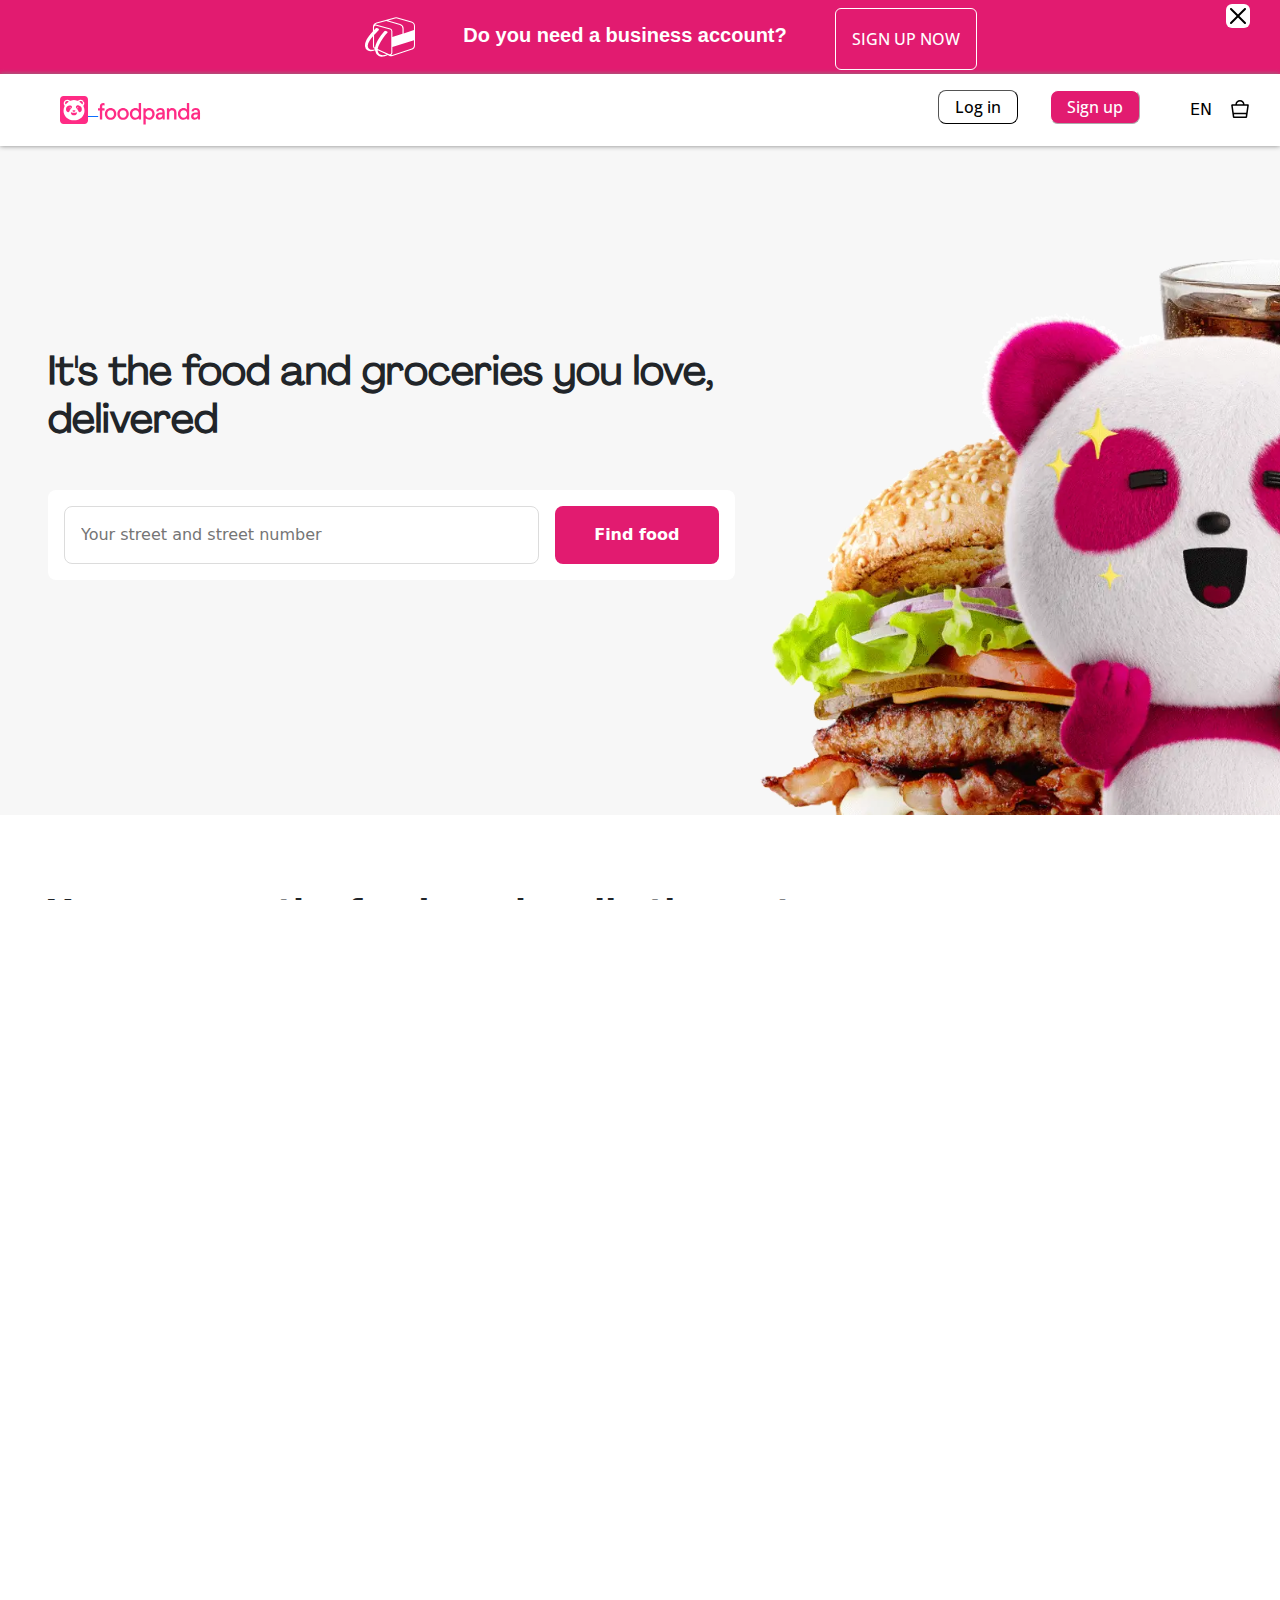
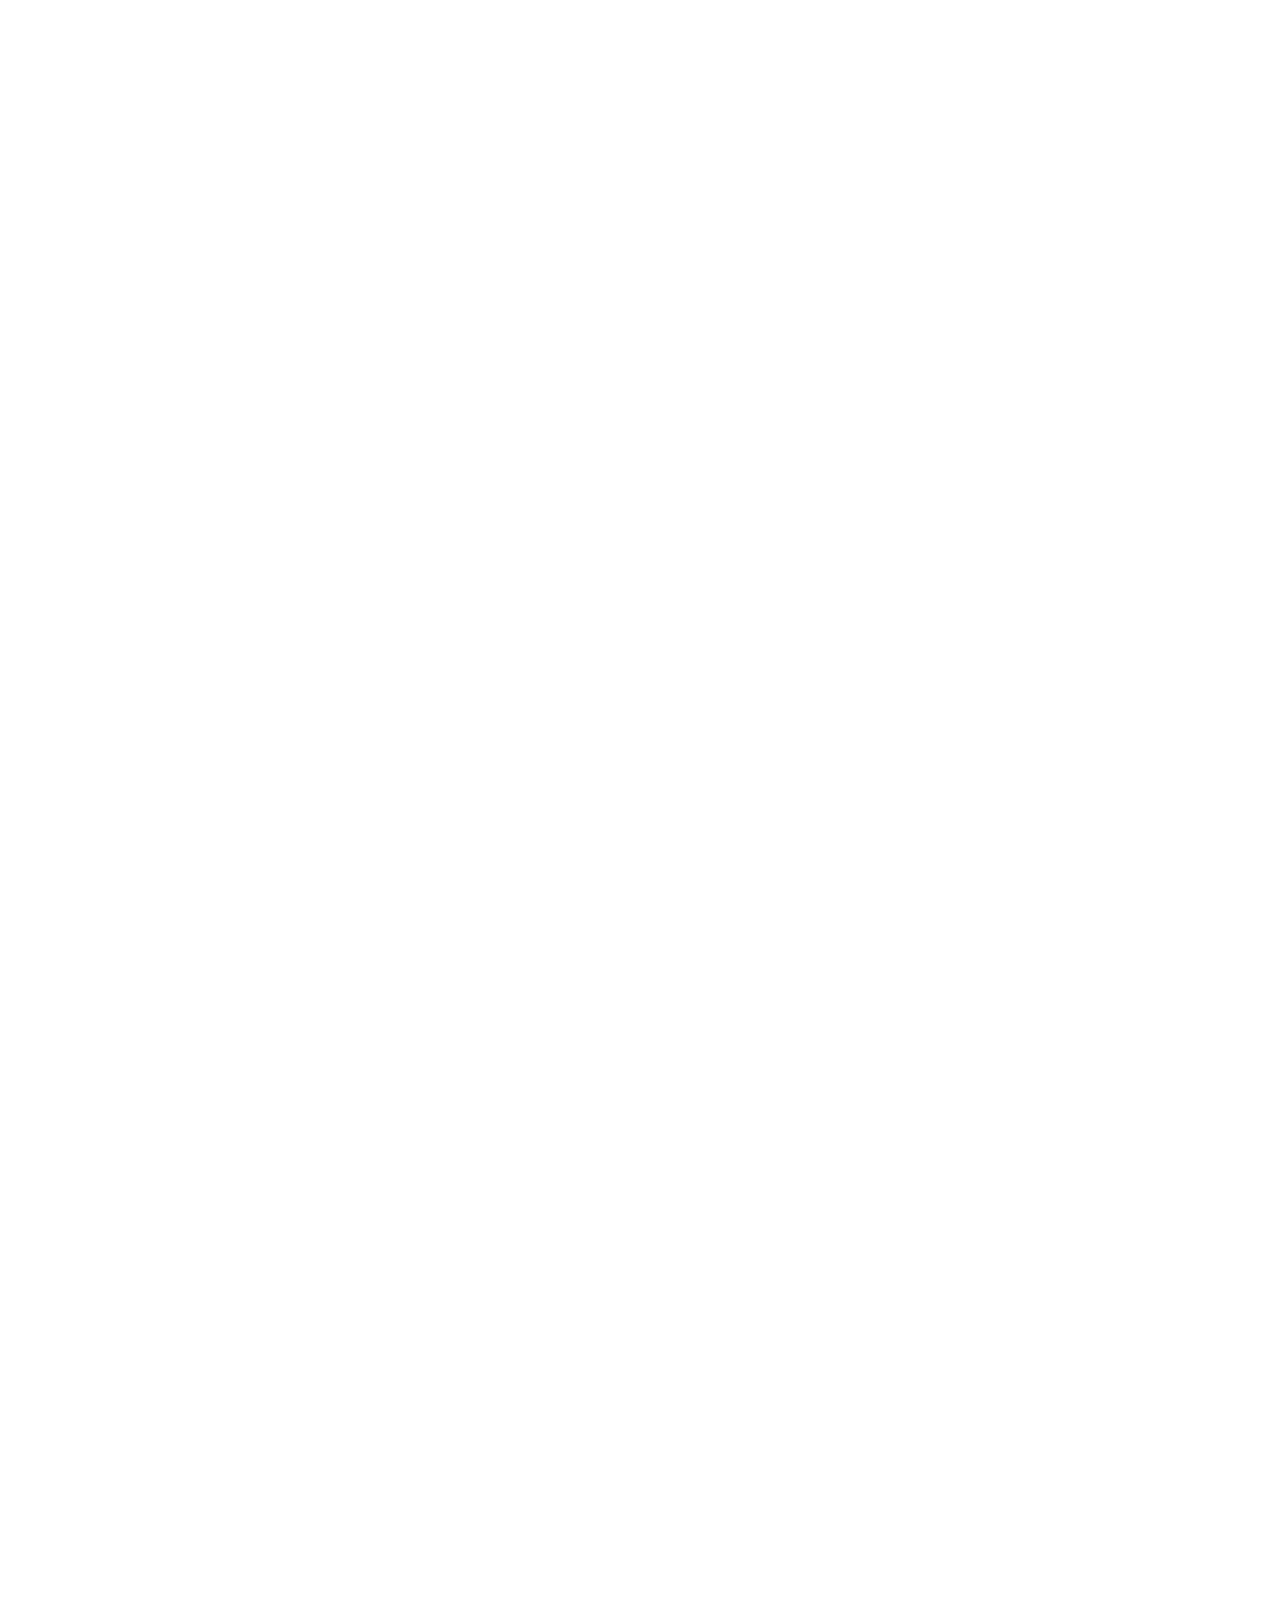
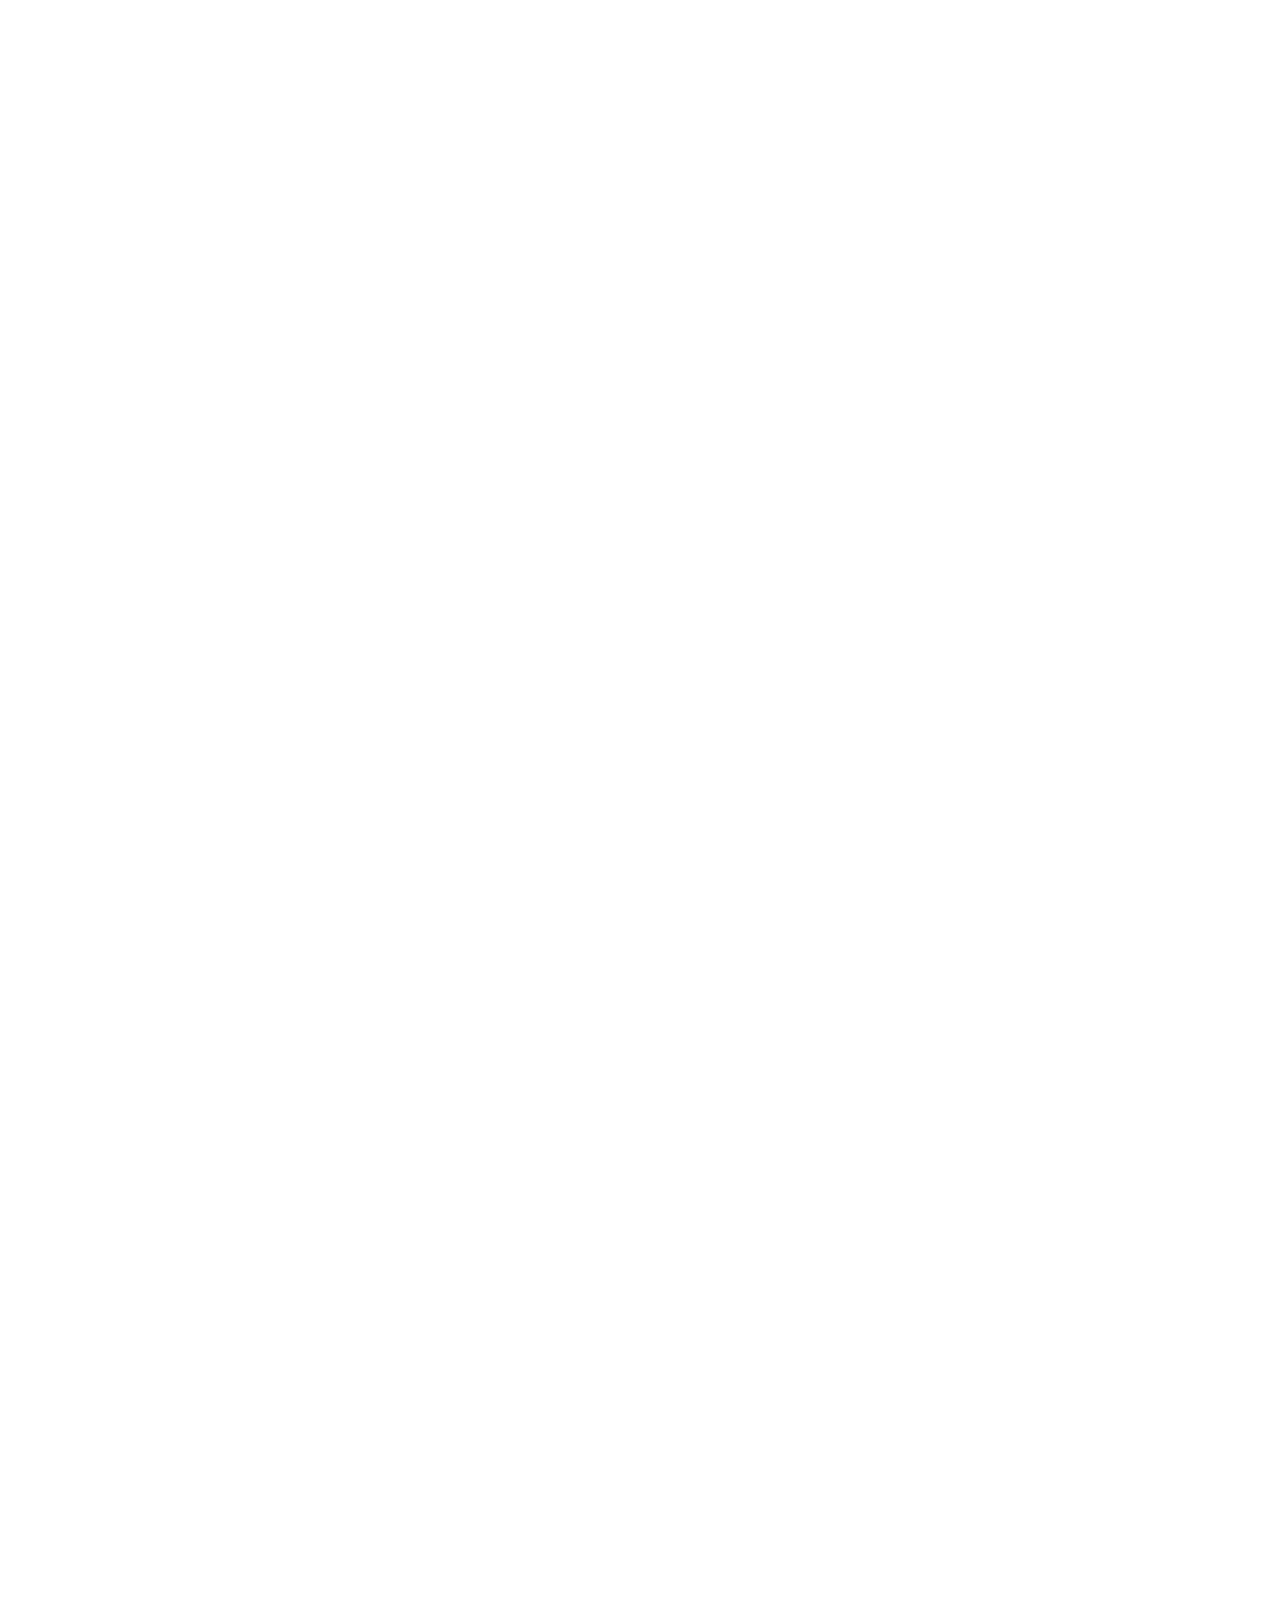
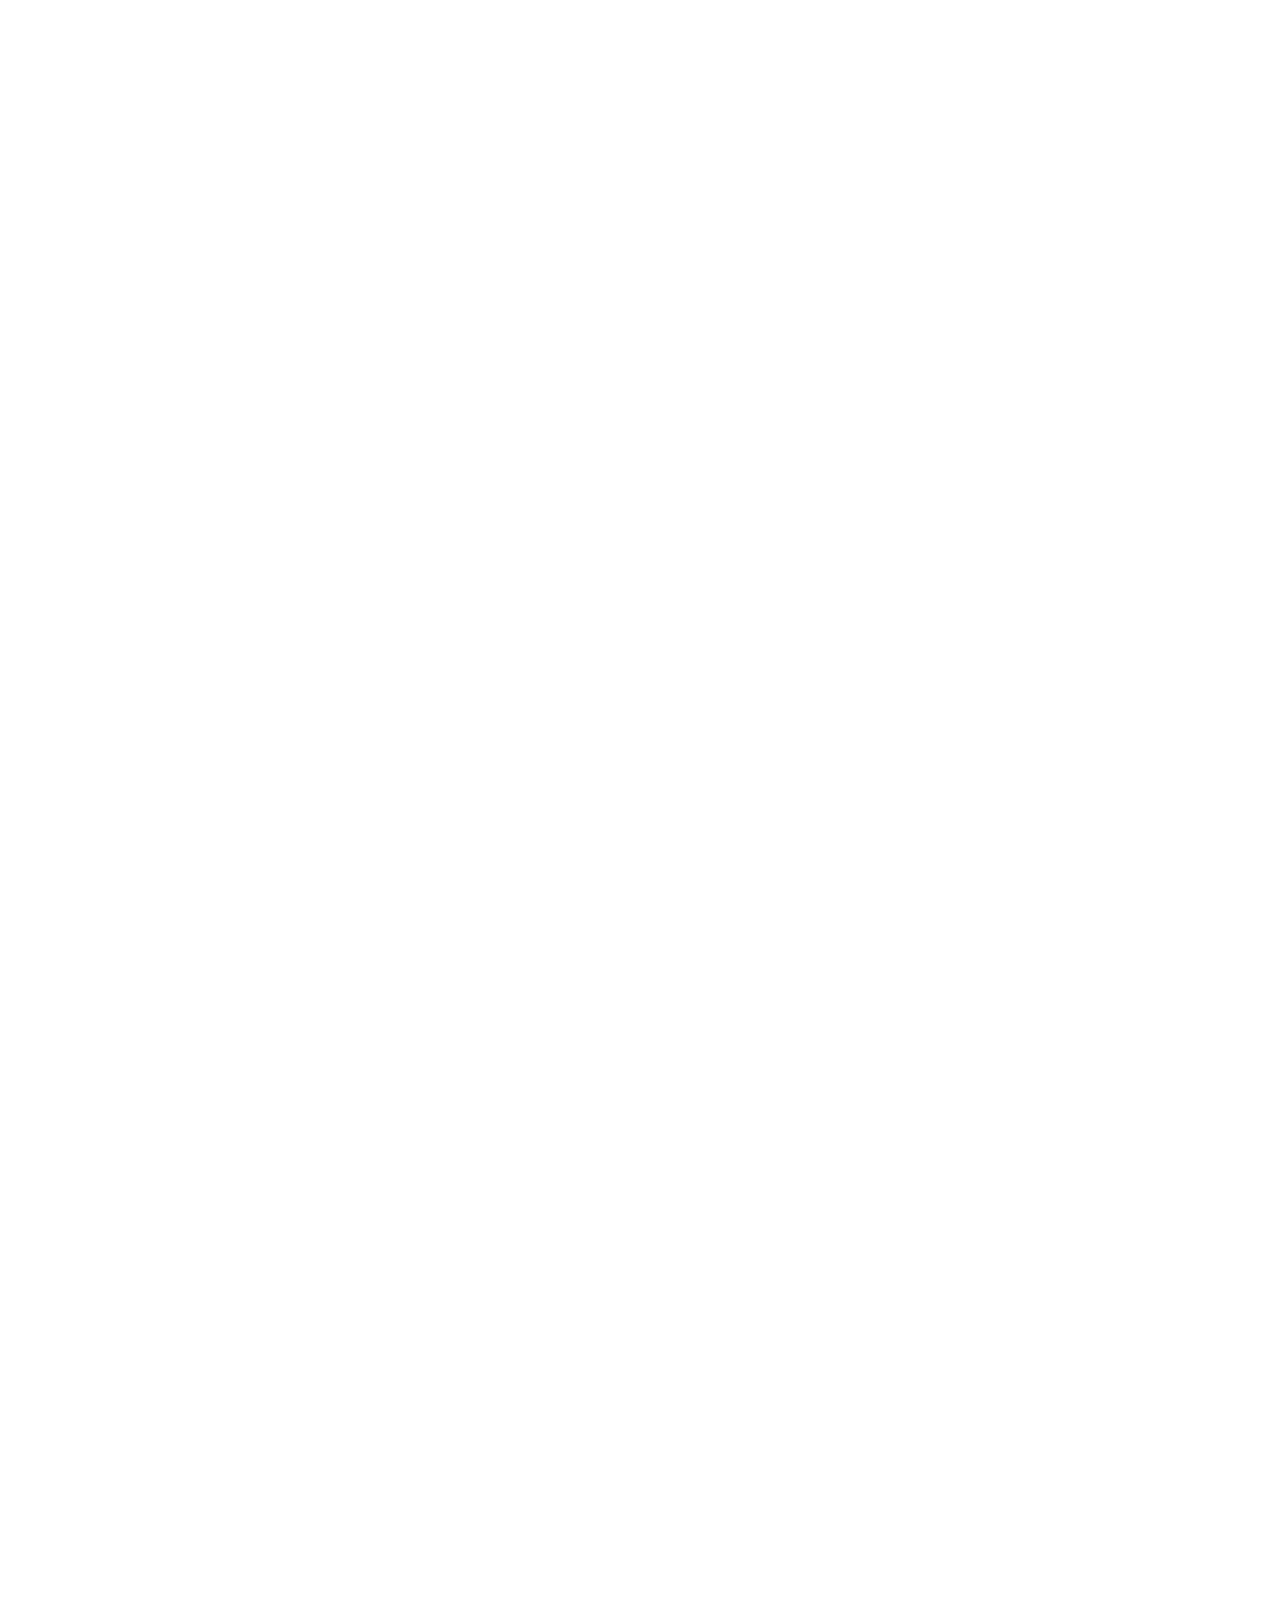
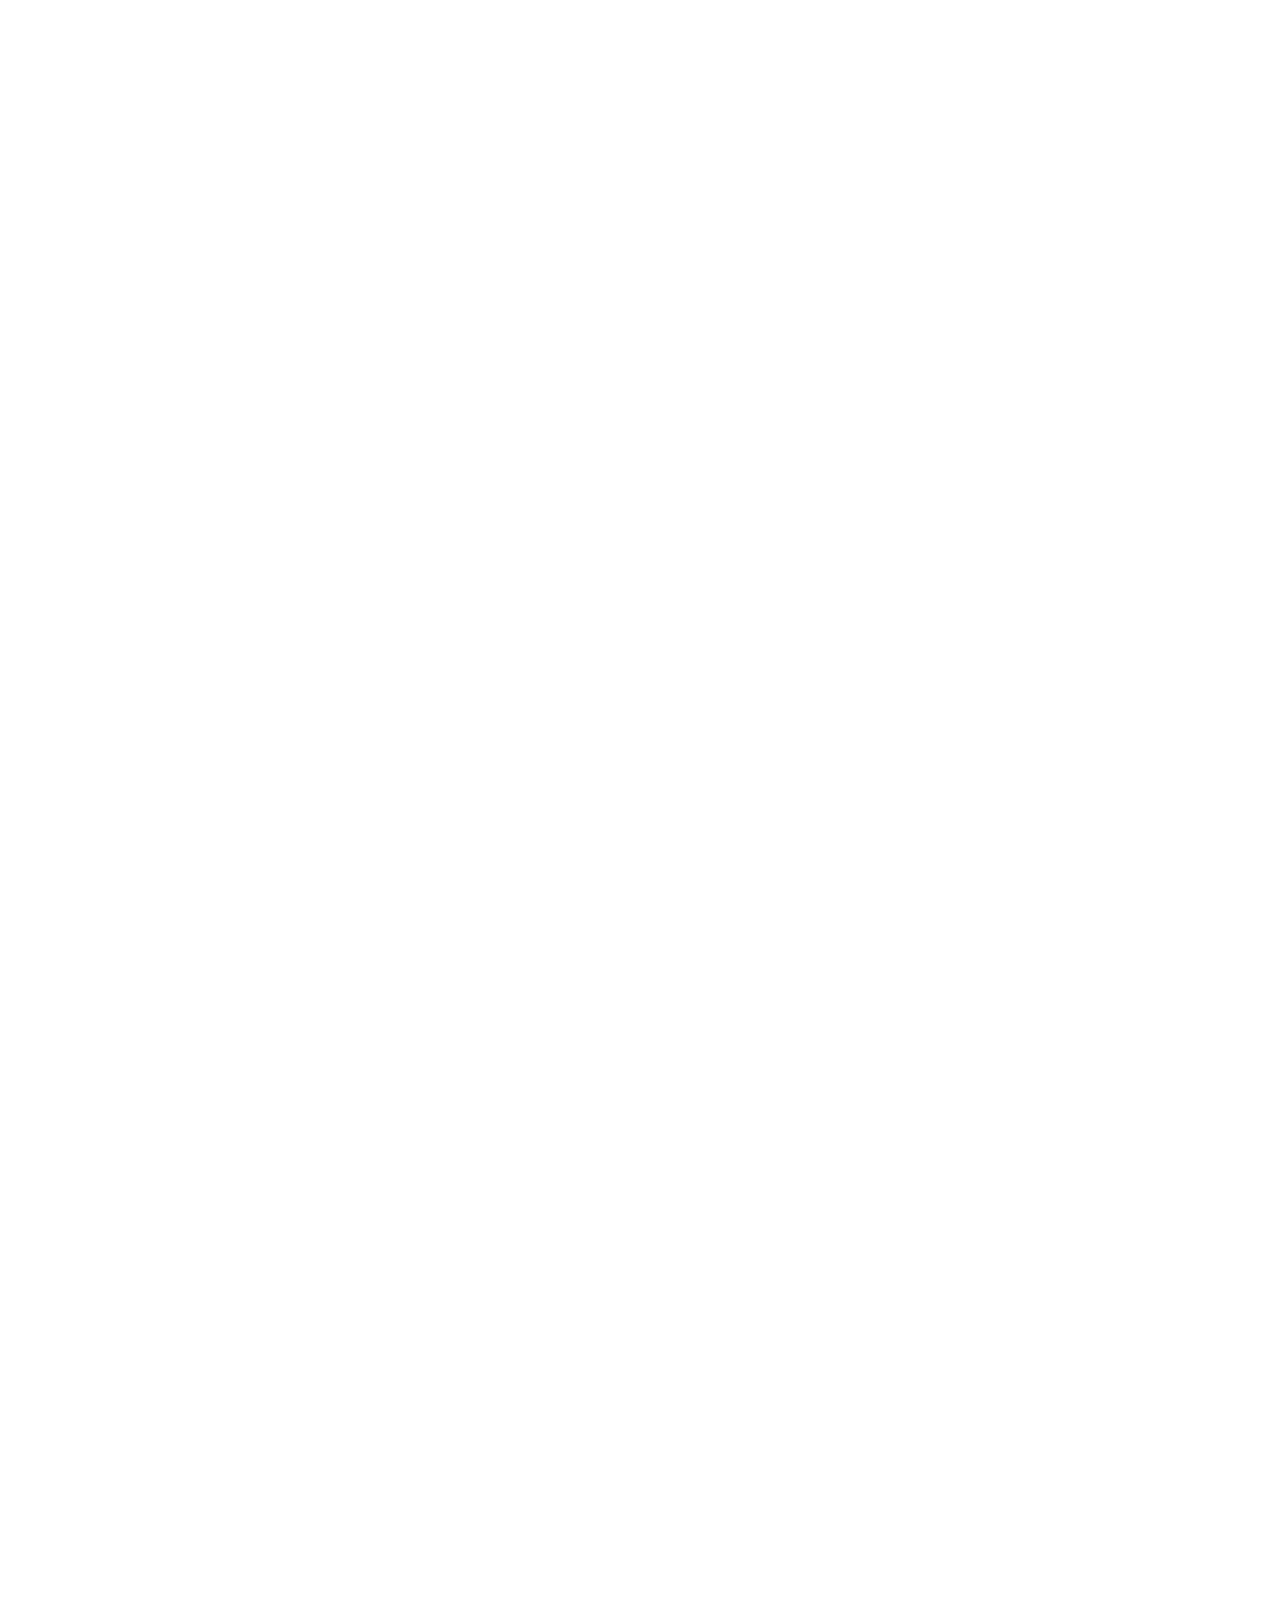
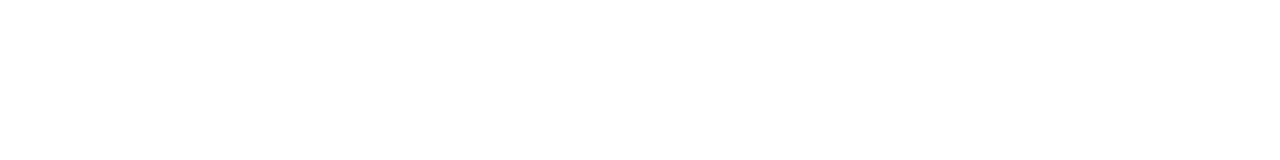
==== commit ad3e47cf: "Task Done" ====
--- a/4th Assignment Web & App (Bootstrap).html
+++ b/4th Assignment Web & App (Bootstrap).html
@@ -8,7 +8,7 @@
      <link rel="shortcut icon" href="Images/5th Assignment Web & App (Bootstrap) Image 1.webp" type="image/x-icon">
      <link href="https://cdn.jsdelivr.net/npm/bootstrap@5.3.3/dist/css/bootstrap.min.css" rel="stylesheet" integrity="sha384-QWTKZyjpPEjISv5WaRU9OFeRpok6YctnYmDr5pNlyT2bRjXh0JMhjY6hW+ALEwIH" crossorigin="anonymous">
      <script src="https://cdn.jsdelivr.net/npm/bootstrap@5.3.3/dist/js/bootstrap.bundle.min.js" integrity="sha384-YvpcrYf0tY3lHB60NNkmXc5s9fDVZLESaAA55NDzOxhy9GkcIdslK1eN7N6jIeHz" crossorigin="anonymous"></script>
-     <link rel="stylesheet" href="5th Assignment Web & App (Bootstrap).css">
+     <link rel="stylesheet" href="4th Assignment Web & App (Bootstrap).css">
 </head>
 <body>
      <nav class="navbar fixed-top bg-body-tertiary text-white p-0 text-white">
@@ -277,7 +277,7 @@
           <h5 class="fw-bolder mt-4 OFG">How much does foodpanda charge for delivery?</h5>
           <p class="fw-light mt-4" style="font-size: 17px;">Delivery fee charged by foodpanda in Pakistan depends on many operational factors, most of all - location and the restaurant you are ordering from. You can always check the delivery fee while forming your order. Besides, you can filter the restaurants by clicking on the "Free Delivery" icon at the top of your restaurant listing.</p>
           <h5 class="fw-bolder mt-4 OFG">What restaurants let you order online?</h5>
-          <p class="fw-light mt-4" style="font-size: 17px;">There are hundreds of restaurants on foodpanda Pakistan that let you order online. For example,<a href="#" class="Brands">KFC,</a><a href="#" class="Brands">McDonald's,</a><a href="#" class="Brands">Pizza Hut,</a><a href="#" class="Brands">OPTP,</a><a href="#" class="Brands">Hardee's,</a><a href="#" class="Brands"> Domino's,</a><a href="#" class="Brands"> Kababjees</a> and many-many more! In order to check all the restaurants near you that deliver, just type in your address and discover all the available places.</p>
+          <p class="fw-light mt-4" style="font-size: 17px;">There are hundreds of restaurants on foodpanda Pakistan that let you order online. For example,<a href="#" class="Brand">KFC,</a><a href="#" class="Brand">McDonald's,</a><a href="#" class="Brand">Pizza Hut,</a><a href="#" class="Brand">OPTP,</a><a href="#" class="Brand">Hardee's,</a><a href="#" class="Brand"> Domino's,</a><a href="#" class="Brands"> Kababjees</a> and many-many more! In order to check all the restaurants near you that deliver, just type in your address and discover all the available places.</p>
           <h5 class="fw-bolder mt-4 OFG">Does foodpanda have minimum order?</h5>
           <p class="fw-light mt-4" style="font-size: 17px;">Yes, many restaurants have a minimum order. The minimum order value depends on the restaurant you order from and is indicated during your ordering process.</p>
           <h5 class="fw-bolder mt-4 OFG">What is the difference between delivery and Pick-Up?</h5>
--- a/4th Assignment Web & App (Bootstrap).css
+++ b/4th Assignment Web & App (Bootstrap).css
@@ -0,0 +1,162 @@
+*{
+     margin: 0;
+     padding: 0;
+     box-sizing: border-box;
+}
+html,body{
+     width: 100%;
+     height: 100vh;
+     overflow-x: hidden !important;
+}
+@font-face {
+     font-family: 'PP';
+     src: url(Fonts/PPAgrandir-300-Regular.otf);
+}
+@font-face {
+     font-family: 'OS';
+     src: url(Fonts/static/OpenSans-Medium.ttf);
+}
+.Acc{
+     font-family: Arial, Helvetica, sans-serif;
+     font-weight: 799;
+     font-size: 20px;
+}
+.SUN:hover{
+     background-color: white !important;
+     color: black !important;
+     transition: 0.7s ease-out !important;
+}
+.font{
+     font-family: 'OS';
+}
+.f-b-1:hover{
+     background-color: rgb(240, 240, 240) !important;
+     transition: 0.8s;
+     border-radius: 3px !important;
+}
+.f-b-2:hover{
+     border-radius: 3px !important;
+     transition: 0.8s;
+
+     background-color: #ba0352 !important;
+}
+.lang:hover{
+     background-color: rgb(235, 235, 235);
+     transition: 0.9s;
+     border-radius: 9px !important;
+}
+.bag:hover{
+     background-color: rgb(240, 240, 240);
+     border-radius: 50%;
+}
+.FG{
+     font-family: 'PP';
+     font-weight: 900;
+}
+.FF{
+     font-weight: 700;
+}
+.SP{
+     font-family: 'PP';
+}
+.city:hover{
+     transform: scale(1.07);
+     transition: .8s ease;
+}
+.card>button{
+     font-family: 'PP';
+}
+.app>h3{
+     font-family: 'PP';
+}
+.lunch>h1{
+     font-family: 'PP';
+}
+.OFG{
+     font-family: 'OS';
+}
+.Brand{
+     color: #E21B70 !important;
+     font-weight: 500 !important;
+}
+.Brands:hover{
+     text-decoration-thickness: 2px;
+}
+
+.FA:hover{
+     text-decoration-thickness: 2px;
+}
+footer>div>ul>li{
+     margin-bottom: 5%;
+     font-weight: 500;
+     font-size: 18px;
+
+}
+.FI-1{
+     padding-left: 35%;
+     padding-right: 35%;
+     padding-top: 15%;
+     padding-bottom: 15%;
+}
+.FI-2{
+     padding-left: 30%;
+     padding-right: 30%;
+     padding-top: 15%;
+     padding-bottom: 15%;
+}
+footer>div>ul>li>a:hover{
+     text-decoration-thickness: 2px;
+}
+.cities{
+     width: 20rem;
+}
+@media only screen and (max-width: 576px) {
+     .NV{
+          display: none !important;
+     }
+     .FG{
+          font-size: 15px !important;
+     }
+     .cities{
+          width: 100% !important;
+          margin: auto !important;
+     }
+
+     footer>div>ul>li>a{
+          font-size: 10px !important;
+     }
+     footer>ul>li>a{
+          font-size: 6px !important;
+     }
+}
+@media only screen and (max-width: 768px) {
+     .ci-p{
+          display: block !important;
+     }
+     .card{
+          margin-left: 0 !important;
+     }
+     .FIF>input{
+          font-size: 10px;
+          padding: 3% !important;
+     }
+     .FF{
+          font-size: 10px !important;
+     }
+     .SP{
+          font-size: 15px !important;
+     }
+     .RSP{
+          width: 60% !important;
+     }
+     .card>button{
+          font-size: 5px;
+     }
+     .QR{
+          height: 100% !important;
+     }
+     .mobile{
+          width: 170% !important;
+     }
+    
+}